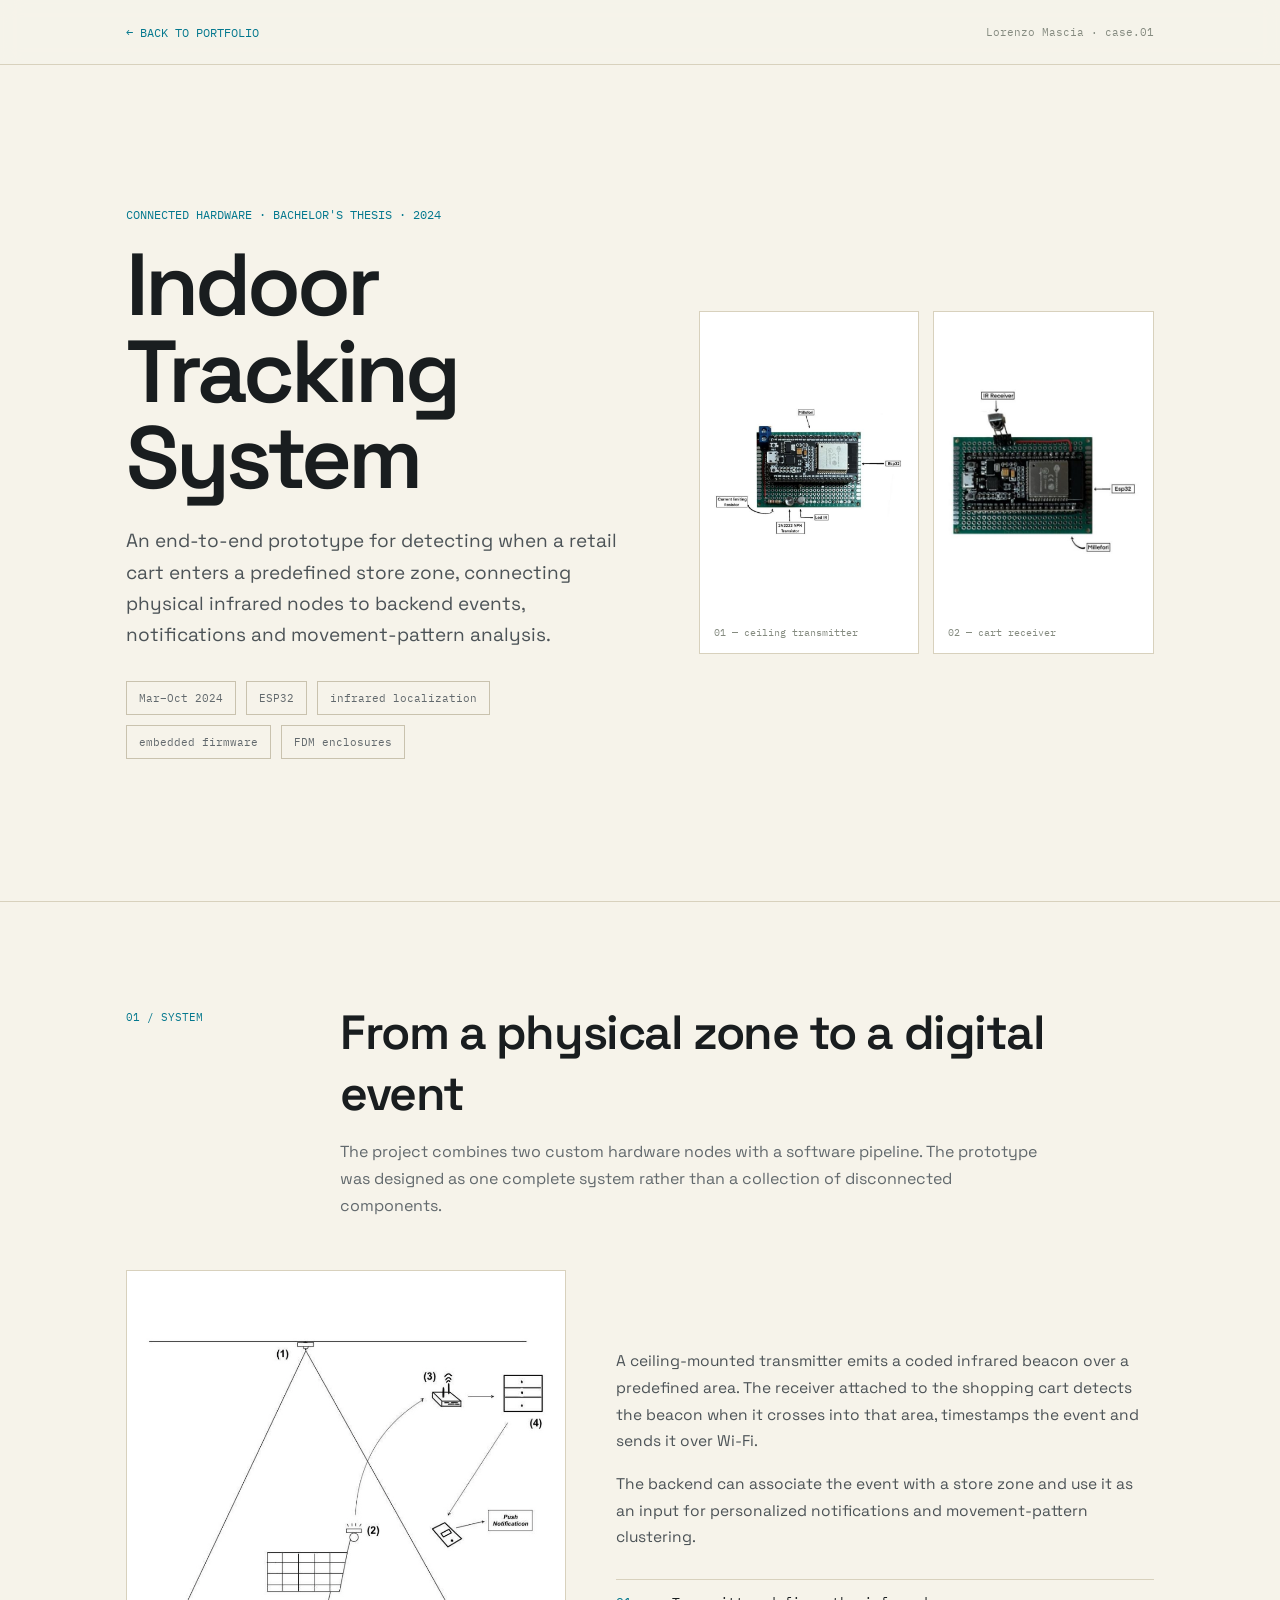
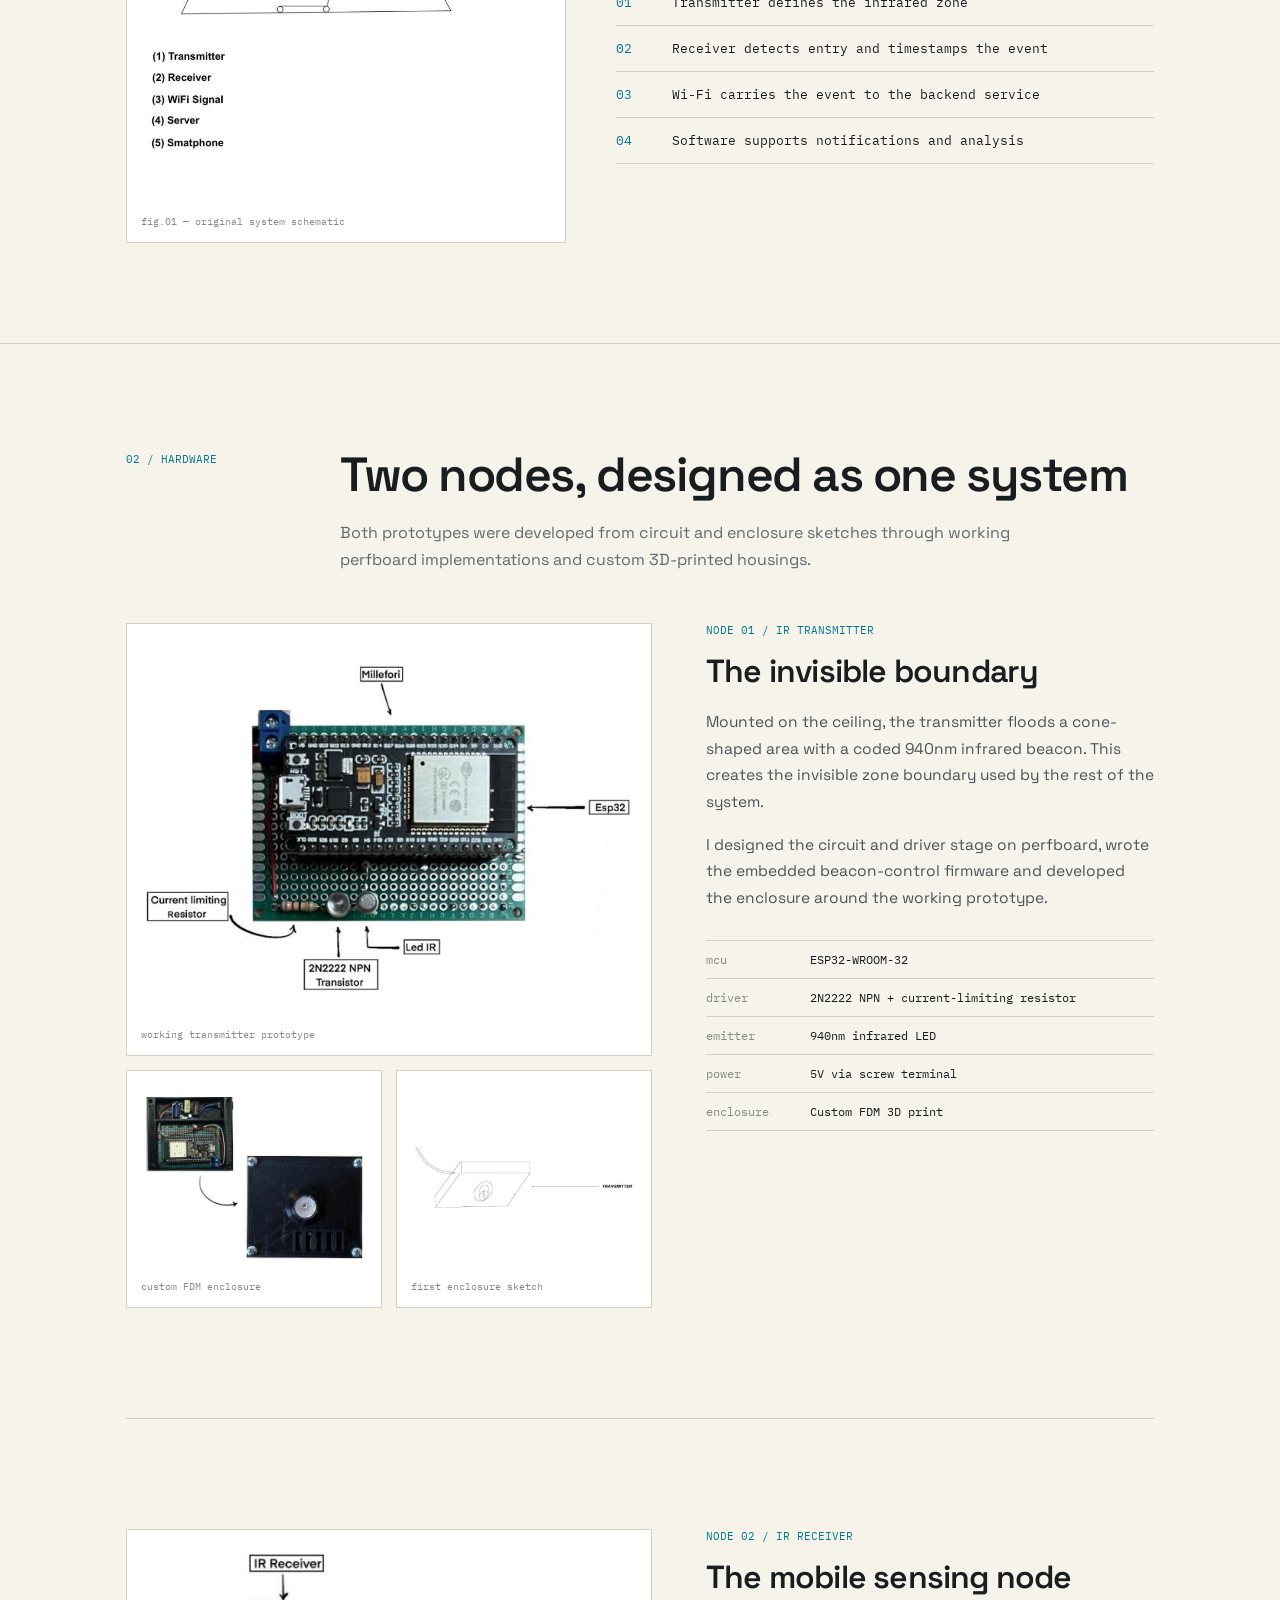
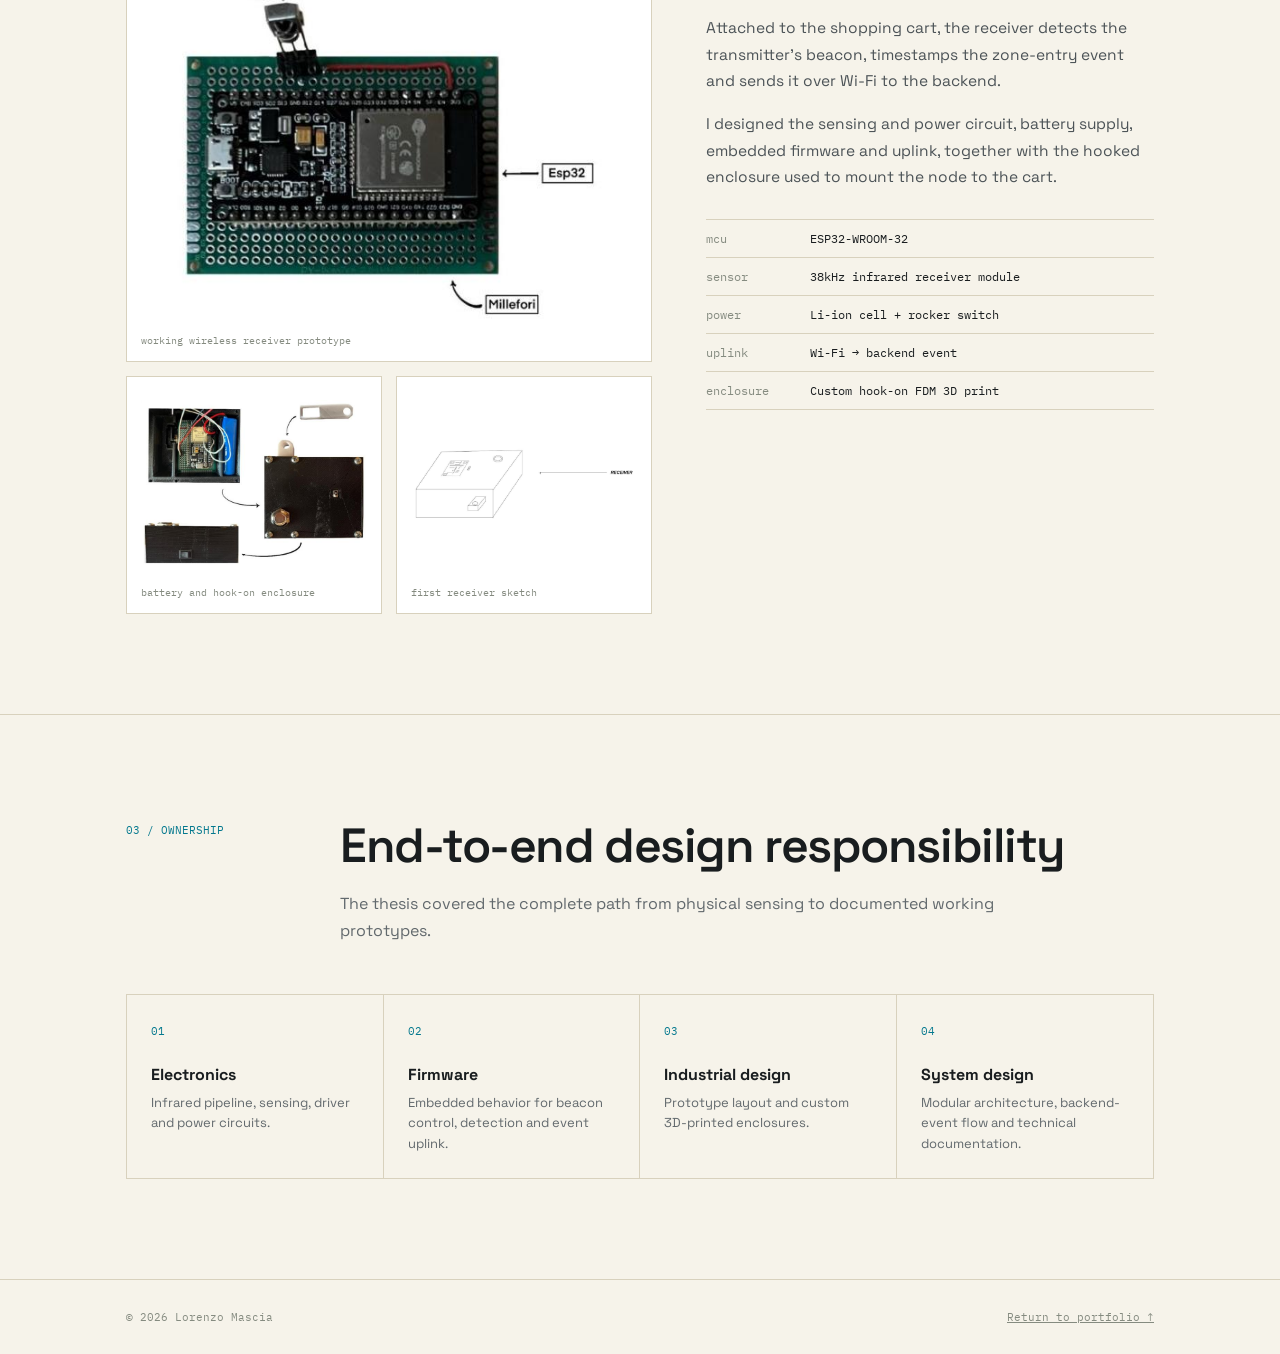
==== indoor-tracking.html @ f8c23c3b "Add dedicated indoor tracking case study" ====
<!DOCTYPE html>
<html lang="en">
<head>
<meta charset="utf-8">
<meta name="viewport" content="width=device-width, initial-scale=1">
<title>Indoor Tracking System — Lorenzo Mascia</title>
<meta name="description" content="Indoor Tracking System case study: an ESP32 infrared transmitter and receiver prototype for zone-based retail tracking.">
<link rel="icon" href="assets/favicon.svg" type="image/svg+xml">
<link rel="preconnect" href="https://fonts.googleapis.com">
<link rel="preconnect" href="https://fonts.gstatic.com" crossorigin>
<link href="https://fonts.googleapis.com/css2?family=Space+Grotesk:wght@400;500;600;700&amp;family=IBM+Plex+Mono:wght@400;500&amp;display=swap" rel="stylesheet">
<style>
:root { --paper:#f6f3ea; --ink:#191d1f; --muted:#62696d; --line:#d8d1bd; --cyan:#00b3cc; --cyan-dark:#04788e; }
* { box-sizing: border-box; }
html { scroll-behavior: smooth; }
body { margin:0; background:var(--paper); color:var(--ink); font-family:'Space Grotesk',sans-serif; }
img { max-width:100%; }
a { color:inherit; }
nav { position:sticky; top:0; z-index:20; background:rgba(246,243,234,.9); backdrop-filter:blur(10px); border-bottom:1px solid var(--line); }
.nav-inner { max-width:1100px; height:64px; margin:auto; padding:0 36px; display:flex; align-items:center; justify-content:space-between; gap:20px; }
.mono { font-family:'IBM Plex Mono',monospace; }
.back { font-size:12px; text-decoration:none; color:var(--cyan-dark); }
.container { max-width:1100px; margin:auto; padding:0 36px; }
.hero { min-height:calc(100vh - 64px); display:flex; align-items:center; padding-top:80px; padding-bottom:80px; }
.hero-grid { width:100%; display:grid; grid-template-columns:1.05fr .95fr; gap:70px; align-items:center; }
.eyebrow { margin-bottom:20px; font-size:12px; color:var(--cyan-dark); }
h1 { margin:0 0 24px; font-size:clamp(48px,7vw,88px); line-height:.98; letter-spacing:-.045em; font-weight:600; }
.lede { margin:0 0 30px; max-width:660px; font-size:19px; line-height:1.65; color:#4c5357; }
.meta { display:flex; flex-wrap:wrap; gap:10px; }
.tag { border:1px solid #c9c2ae; padding:9px 12px; font-size:10.5px; color:var(--muted); }
.hero-media { display:grid; grid-template-columns:1fr 1fr; gap:14px; }
.hero-media figure, .media-card { margin:0; border:1px solid var(--line); background:#fff; padding:14px; }
.hero-media img { display:block; width:100%; height:290px; object-fit:contain; }
figcaption { margin-top:10px; color:#858b80; font-size:10px; }
.section { padding:100px 0; border-top:1px solid var(--line); }
.section-head { display:grid; grid-template-columns:180px 1fr; gap:34px; margin-bottom:50px; }
.section-no { color:var(--cyan-dark); font-size:11px; padding-top:8px; }
h2 { margin:0 0 14px; font-size:clamp(30px,4vw,48px); letter-spacing:-.03em; font-weight:600; }
.intro { margin:0; max-width:700px; color:var(--muted); font-size:16px; line-height:1.7; }
.system-grid { display:grid; grid-template-columns:.9fr 1.1fr; gap:50px; align-items:center; }
.system-grid .media-card img { display:block; width:100%; height:520px; object-fit:contain; }
.flow { margin-top:28px; border-top:1px solid var(--line); }
.flow-row { display:grid; grid-template-columns:42px 1fr; gap:14px; padding:14px 0; border-bottom:1px solid var(--line); font-size:13px; }
.flow-row span:first-child { color:var(--cyan-dark); }
.device { display:grid; grid-template-columns:1.08fr .92fr; gap:54px; align-items:start; }
.device + .device { margin-top:110px; padding-top:110px; border-top:1px solid var(--line); }
.device-gallery { display:grid; grid-template-columns:1fr 1fr; gap:14px; }
.device-gallery .main { grid-column:1 / -1; }
.device-gallery .main img { height:380px; }
.device-gallery img { display:block; width:100%; height:185px; object-fit:contain; }
.node-label { margin-bottom:14px; color:var(--cyan-dark); font-size:11px; }
h3 { margin:0 0 18px; font-size:32px; letter-spacing:-.025em; font-weight:600; }
.copy { margin:0 0 16px; color:#4c5357; font-size:15.5px; line-height:1.72; }
.specs { margin-top:28px; border-top:1px solid var(--line); font-size:11.5px; }
.spec { display:grid; grid-template-columns:90px 1fr; gap:14px; padding:11px 0; border-bottom:1px solid var(--line); }
.spec span:first-child { color:#858b80; }
.contribution { display:grid; grid-template-columns:repeat(4,1fr); border:1px solid var(--line); }
.contribution div { min-height:170px; padding:24px; border-right:1px solid var(--line); }
.contribution div:last-child { border-right:0; }
.contribution strong { display:block; margin:24px 0 8px; font-size:16px; }
.contribution p { margin:0; color:var(--muted); font-size:13px; line-height:1.55; }
footer { border-top:1px solid var(--line); }
.footer-inner { max-width:1100px; margin:auto; padding:30px 36px; display:flex; justify-content:space-between; gap:20px; color:#858b80; font-size:10.5px; }
@media (max-width:800px) {
  .nav-inner,.container { padding-left:22px; padding-right:22px; }
  .hero { min-height:auto; padding-top:90px; }
  .hero-grid,.system-grid,.device { grid-template-columns:1fr; gap:38px; }
  .section-head { grid-template-columns:1fr; gap:10px; }
  .section { padding:72px 0; }
  .system-grid .media-card img { height:390px; }
  .contribution { grid-template-columns:1fr 1fr; }
  .contribution div:nth-child(2) { border-right:0; }
  .contribution div:nth-child(-n+2) { border-bottom:1px solid var(--line); }
}
@media (max-width:480px) {
  .hero-media,.device-gallery,.contribution { grid-template-columns:1fr; }
  .hero-media img { height:230px; }
  .device-gallery .main { grid-column:auto; }
  .device-gallery .main img,.device-gallery img { height:240px; }
  .contribution div { border-right:0; border-bottom:1px solid var(--line); }
  .contribution div:last-child { border-bottom:0; }
  .footer-inner { padding-left:22px; padding-right:22px; flex-direction:column; }
}
</style>
</head>
<body>
<nav>
  <div class="nav-inner">
    <a class="back mono" href="index.html#hardware">← BACK TO PORTFOLIO</a>
    <span class="mono" style="font-size:11px; color:#858b80;">Lorenzo Mascia · case.01</span>
  </div>
</nav>

<main>
  <header class="hero container">
    <div class="hero-grid">
      <div>
        <div class="eyebrow mono">CONNECTED HARDWARE · BACHELOR'S THESIS · 2024</div>
        <h1>Indoor<br>Tracking System</h1>
        <p class="lede">An end-to-end prototype for detecting when a retail cart enters a predefined store zone, connecting physical infrared nodes to backend events, notifications and movement-pattern analysis.</p>
        <div class="meta mono">
          <span class="tag">Mar–Oct 2024</span>
          <span class="tag">ESP32</span>
          <span class="tag">infrared localization</span>
          <span class="tag">embedded firmware</span>
          <span class="tag">FDM enclosures</span>
        </div>
      </div>
      <div class="hero-media">
        <figure><img src="assets/hw-board.png" alt="Infrared transmitter prototype"><figcaption class="mono">01 — ceiling transmitter</figcaption></figure>
        <figure><img src="assets/hw-rx-board.png" alt="Infrared receiver prototype"><figcaption class="mono">02 — cart receiver</figcaption></figure>
      </div>
    </div>
  </header>

  <section class="section">
    <div class="container">
      <div class="section-head">
        <div class="section-no mono">01 / SYSTEM</div>
        <div><h2>From a physical zone to a digital event</h2><p class="intro">The project combines two custom hardware nodes with a software pipeline. The prototype was designed as one complete system rather than a collection of disconnected components.</p></div>
      </div>
      <div class="system-grid">
        <figure class="media-card"><img src="assets/sketch-schematic.png" alt="Original Indoor Tracking System schematic"><figcaption class="mono">fig.01 — original system schematic</figcaption></figure>
        <div>
          <p class="copy">A ceiling-mounted transmitter emits a coded infrared beacon over a predefined area. The receiver attached to the shopping cart detects the beacon when it crosses into that area, timestamps the event and sends it over Wi-Fi.</p>
          <p class="copy">The backend can associate the event with a store zone and use it as an input for personalized notifications and movement-pattern clustering.</p>
          <div class="flow mono">
            <div class="flow-row"><span>01</span><span>Transmitter defines the infrared zone</span></div>
            <div class="flow-row"><span>02</span><span>Receiver detects entry and timestamps the event</span></div>
            <div class="flow-row"><span>03</span><span>Wi-Fi carries the event to the backend service</span></div>
            <div class="flow-row"><span>04</span><span>Software supports notifications and analysis</span></div>
          </div>
        </div>
      </div>
    </div>
  </section>

  <section class="section">
    <div class="container">
      <div class="section-head">
        <div class="section-no mono">02 / HARDWARE</div>
        <div><h2>Two nodes, designed as one system</h2><p class="intro">Both prototypes were developed from circuit and enclosure sketches through working perfboard implementations and custom 3D-printed housings.</p></div>
      </div>

      <article class="device" id="transmitter">
        <div class="device-gallery">
          <figure class="media-card main"><img src="assets/hw-board.png" alt="ESP32 transmitter board"><figcaption class="mono">working transmitter prototype</figcaption></figure>
          <figure class="media-card"><img src="assets/hw-enclosure.png" alt="3D-printed transmitter enclosure"><figcaption class="mono">custom FDM enclosure</figcaption></figure>
          <figure class="media-card"><img src="assets/sketch-transmitter.png" alt="Transmitter enclosure sketch"><figcaption class="mono">first enclosure sketch</figcaption></figure>
        </div>
        <div>
          <div class="node-label mono">NODE 01 / IR TRANSMITTER</div>
          <h3>The invisible boundary</h3>
          <p class="copy">Mounted on the ceiling, the transmitter floods a cone-shaped area with a coded 940nm infrared beacon. This creates the invisible zone boundary used by the rest of the system.</p>
          <p class="copy">I designed the circuit and driver stage on perfboard, wrote the embedded beacon-control firmware and developed the enclosure around the working prototype.</p>
          <div class="specs mono">
            <div class="spec"><span>mcu</span><span>ESP32-WROOM-32</span></div>
            <div class="spec"><span>driver</span><span>2N2222 NPN + current-limiting resistor</span></div>
            <div class="spec"><span>emitter</span><span>940nm infrared LED</span></div>
            <div class="spec"><span>power</span><span>5V via screw terminal</span></div>
            <div class="spec"><span>enclosure</span><span>Custom FDM 3D print</span></div>
          </div>
        </div>
      </article>

      <article class="device" id="receiver">
        <div class="device-gallery">
          <figure class="media-card main"><img src="assets/hw-rx-board.png" alt="ESP32 receiver board"><figcaption class="mono">working wireless receiver prototype</figcaption></figure>
          <figure class="media-card"><img src="assets/hw-rx-enclosure.png" alt="Receiver enclosure with internal battery"><figcaption class="mono">battery and hook-on enclosure</figcaption></figure>
          <figure class="media-card"><img src="assets/sketch-receiver.png" alt="Receiver enclosure sketch"><figcaption class="mono">first receiver sketch</figcaption></figure>
        </div>
        <div>
          <div class="node-label mono">NODE 02 / IR RECEIVER</div>
          <h3>The mobile sensing node</h3>
          <p class="copy">Attached to the shopping cart, the receiver detects the transmitter's beacon, timestamps the zone-entry event and sends it over Wi-Fi to the backend.</p>
          <p class="copy">I designed the sensing and power circuit, battery supply, embedded firmware and uplink, together with the hooked enclosure used to mount the node to the cart.</p>
          <div class="specs mono">
            <div class="spec"><span>mcu</span><span>ESP32-WROOM-32</span></div>
            <div class="spec"><span>sensor</span><span>38kHz infrared receiver module</span></div>
            <div class="spec"><span>power</span><span>Li-ion cell + rocker switch</span></div>
            <div class="spec"><span>uplink</span><span>Wi-Fi → backend event</span></div>
            <div class="spec"><span>enclosure</span><span>Custom hook-on FDM 3D print</span></div>
          </div>
        </div>
      </article>
    </div>
  </section>

  <section class="section">
    <div class="container">
      <div class="section-head">
        <div class="section-no mono">03 / OWNERSHIP</div>
        <div><h2>End-to-end design responsibility</h2><p class="intro">The thesis covered the complete path from physical sensing to documented working prototypes.</p></div>
      </div>
      <div class="contribution">
        <div><span class="mono" style="color:var(--cyan-dark); font-size:11px;">01</span><strong>Electronics</strong><p>Infrared pipeline, sensing, driver and power circuits.</p></div>
        <div><span class="mono" style="color:var(--cyan-dark); font-size:11px;">02</span><strong>Firmware</strong><p>Embedded behavior for beacon control, detection and event uplink.</p></div>
        <div><span class="mono" style="color:var(--cyan-dark); font-size:11px;">03</span><strong>Industrial design</strong><p>Prototype layout and custom 3D-printed enclosures.</p></div>
        <div><span class="mono" style="color:var(--cyan-dark); font-size:11px;">04</span><strong>System design</strong><p>Modular architecture, backend-event flow and technical documentation.</p></div>
      </div>
    </div>
  </section>
</main>

<footer><div class="footer-inner mono"><span>© 2026 Lorenzo Mascia</span><a href="index.html#hardware">Return to portfolio ↑</a></div></footer>
</body>
</html>
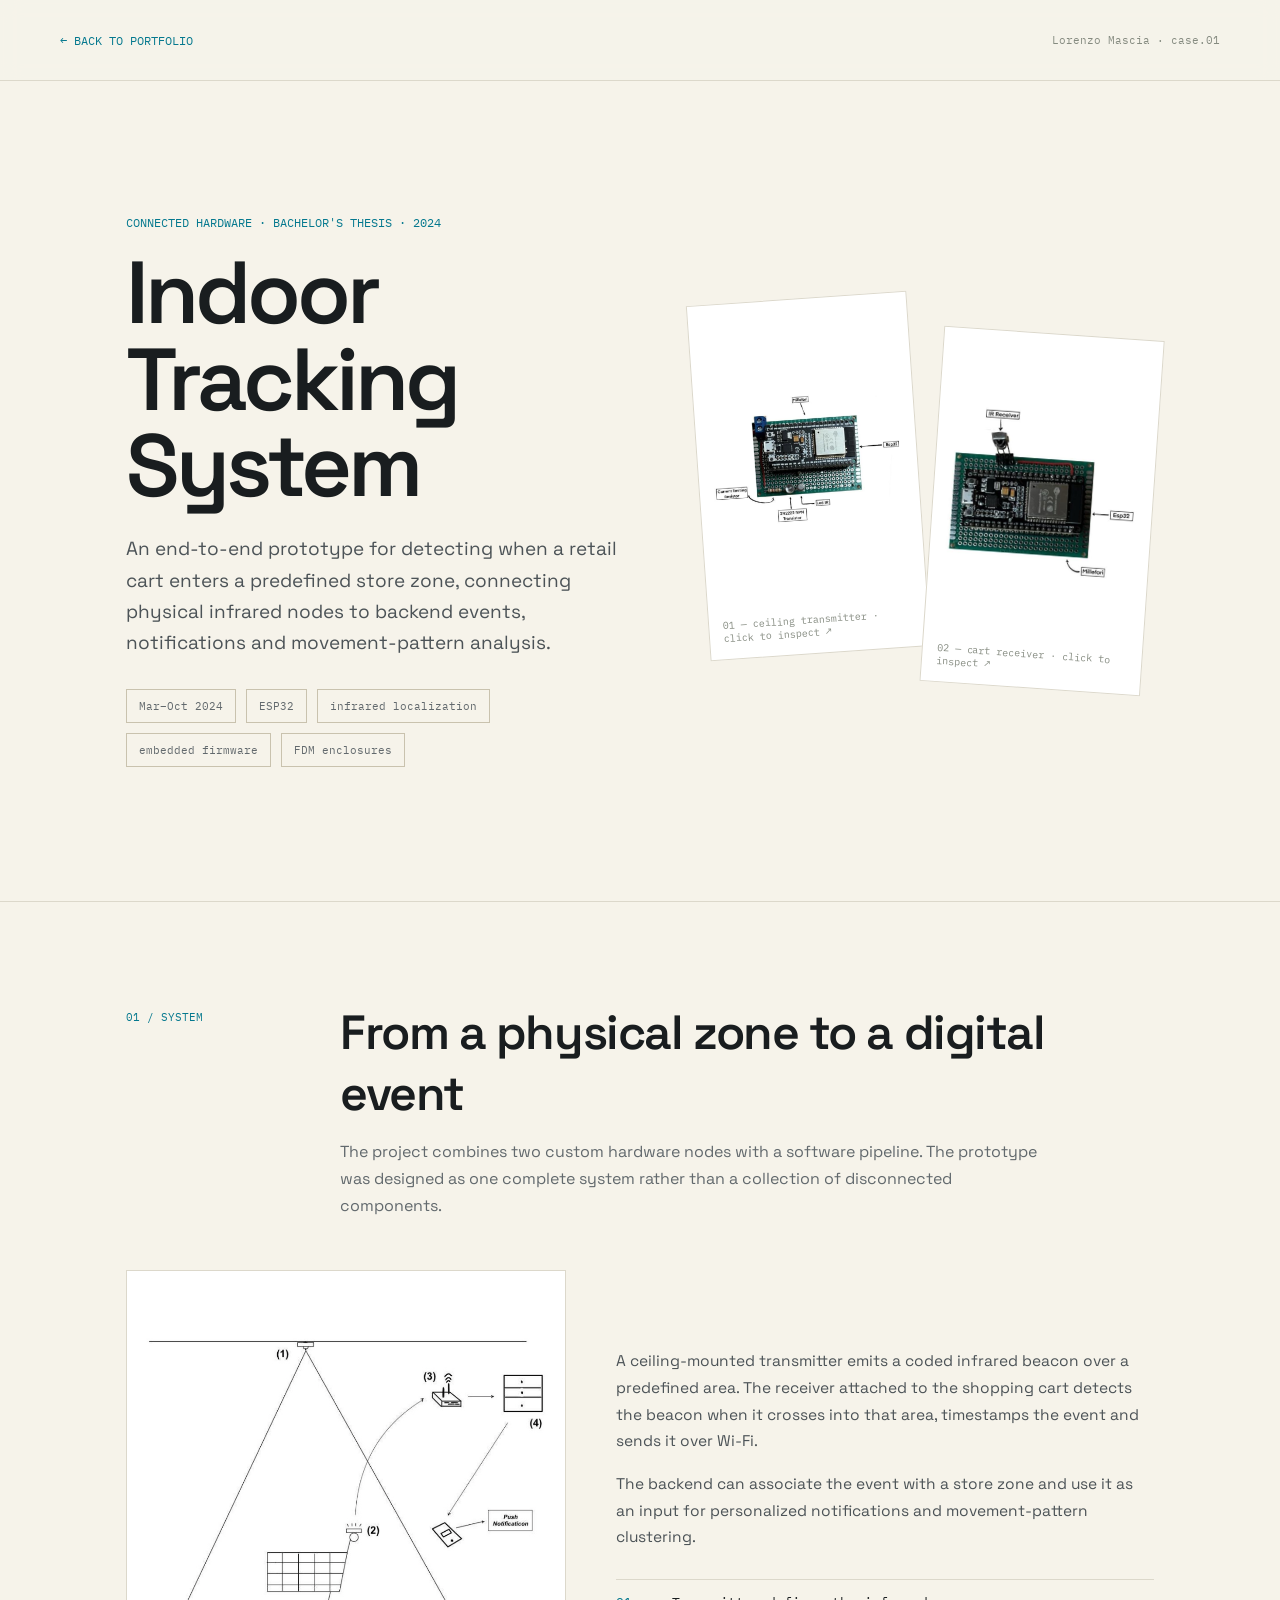
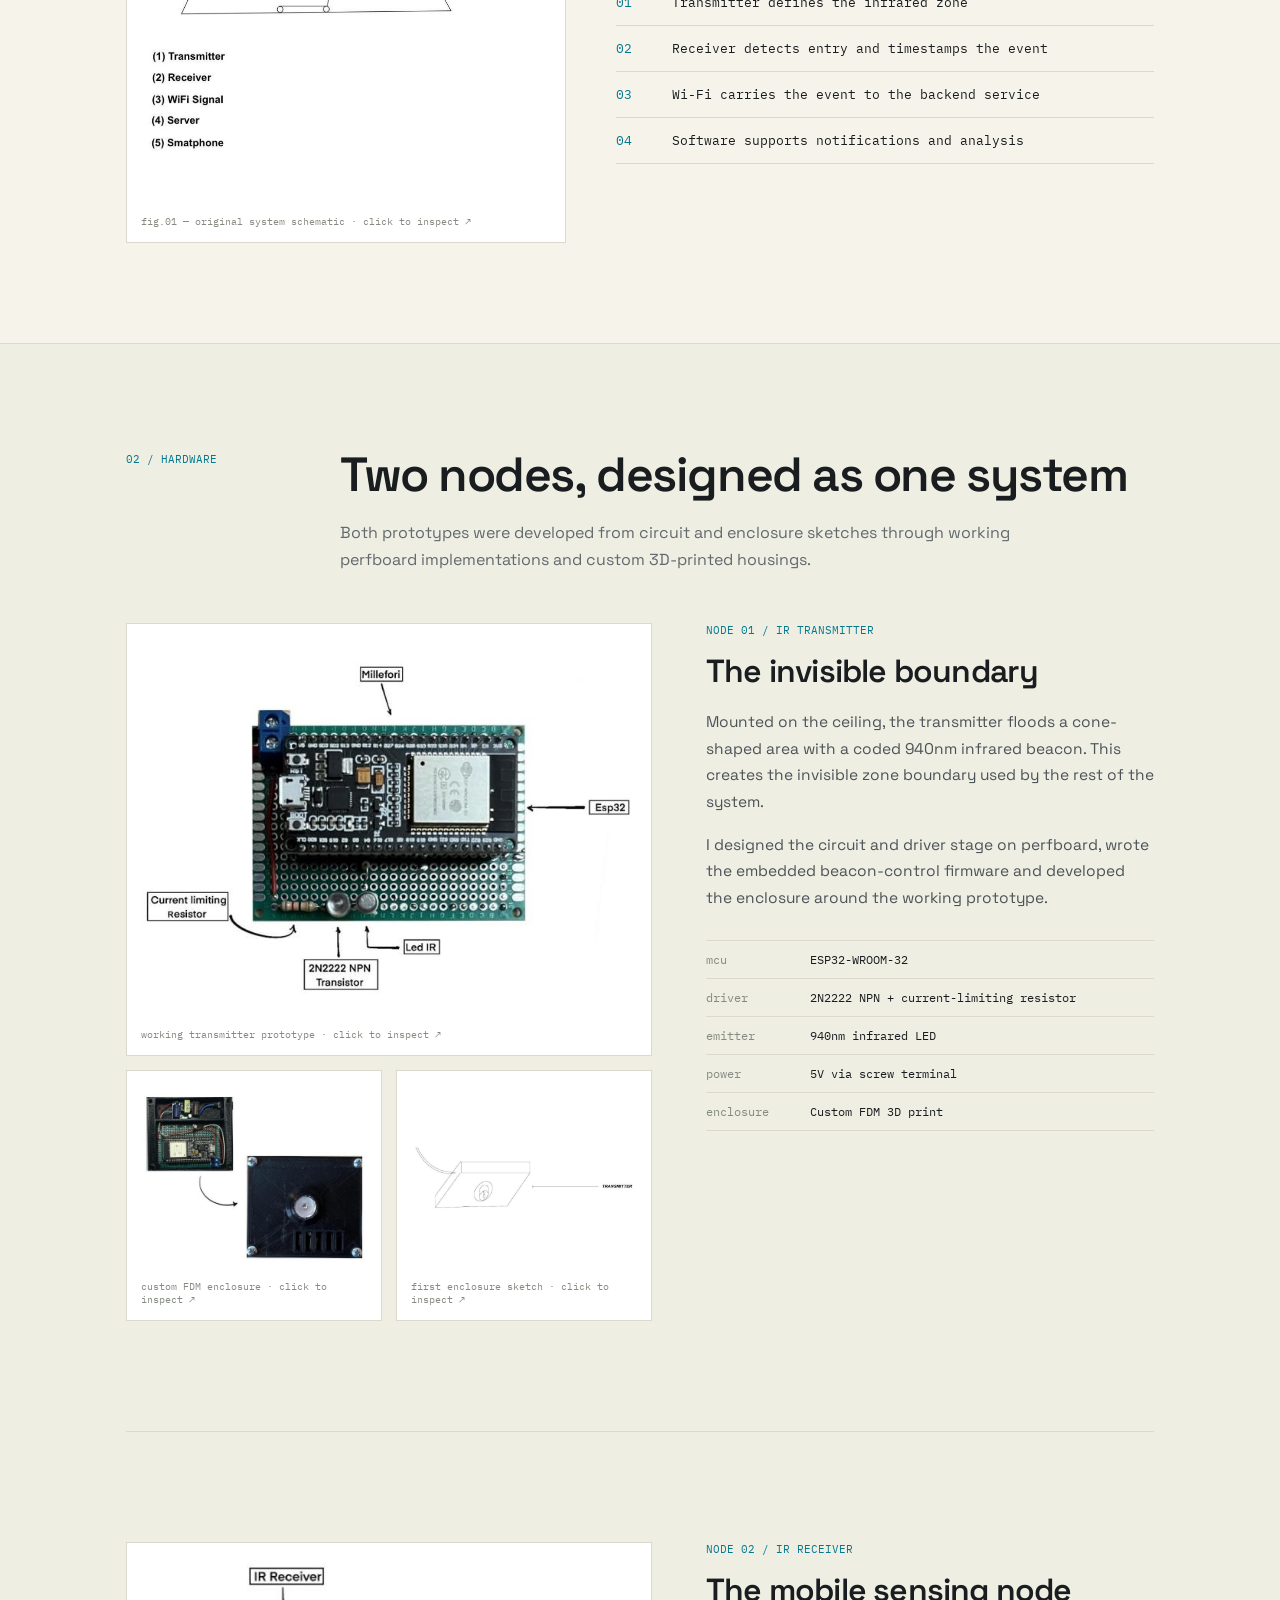
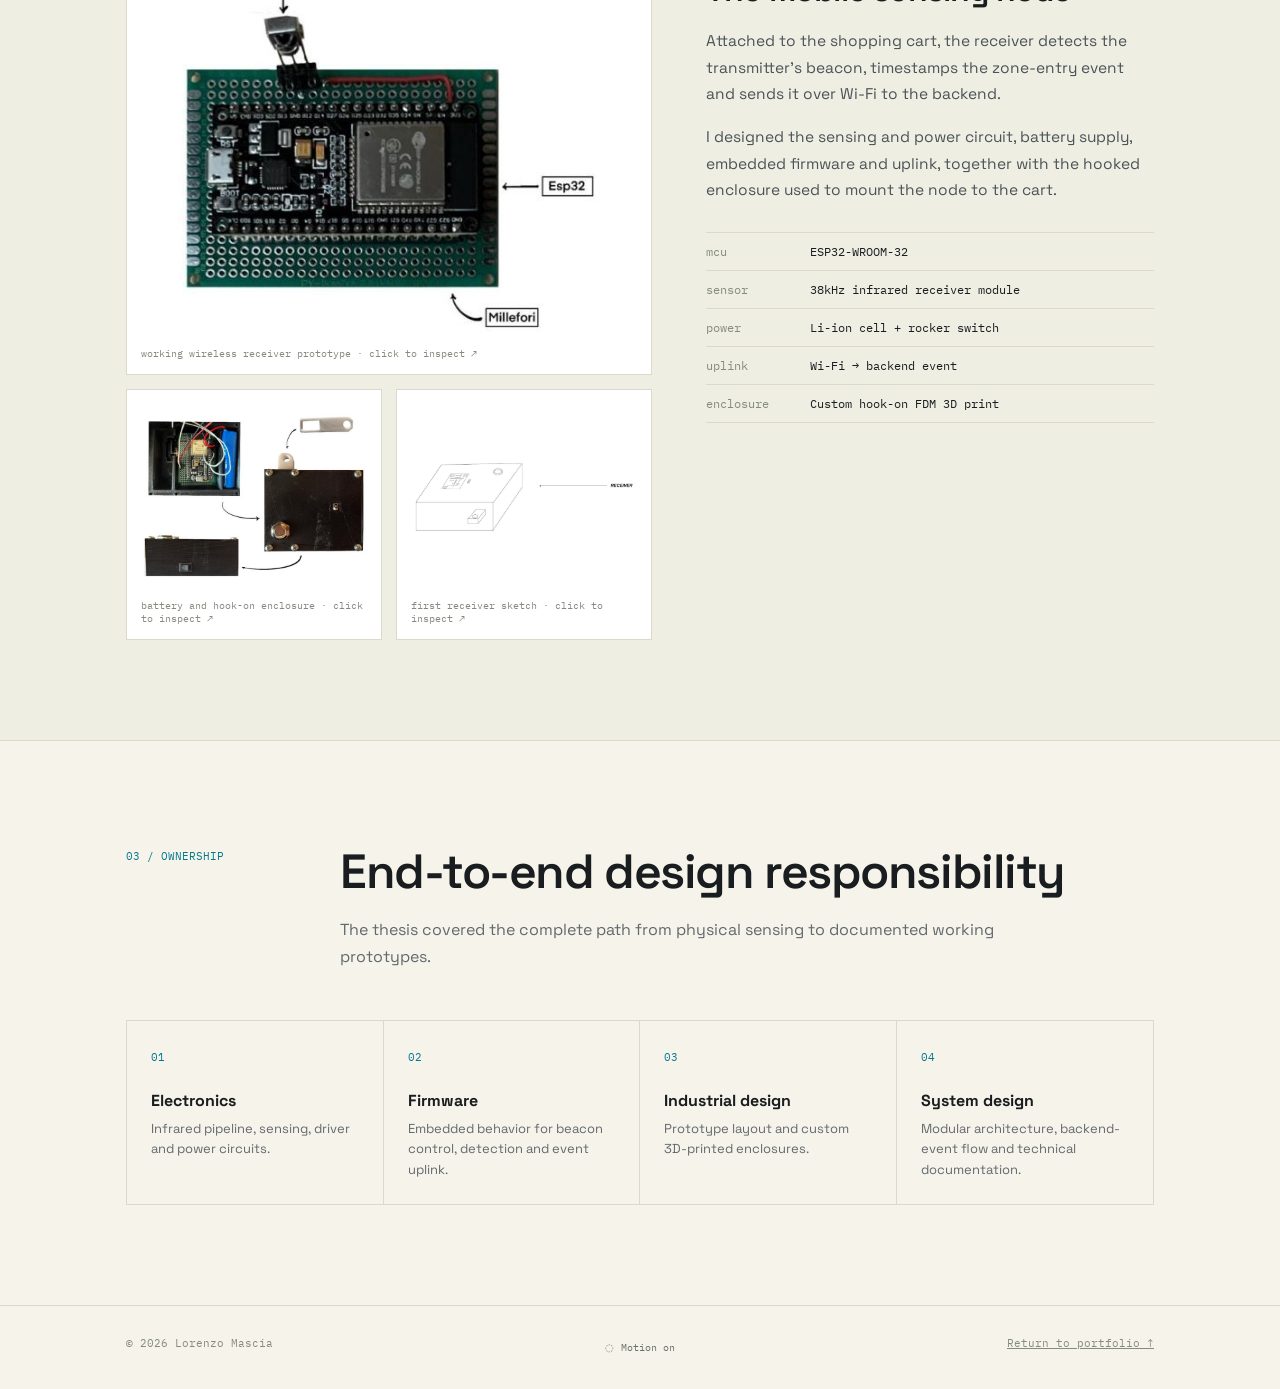
==== commit 18b651dd: "feat: refresh portfolio with orbital hero, animations and improved navigation" ====
--- a/indoor-tracking.html
+++ b/indoor-tracking.html
@@ -82,8 +82,12 @@
   .footer-inner { padding-left:22px; padding-right:22px; flex-direction:column; }
 }
 </style>
+<link rel="stylesheet" href="assets/refresh.css">
+<script src="assets/refresh.js" defer></script>
 </head>
-<body>
+<body class="case-study">
+<a href="#caseContent" class="skip-link">Skip to case study</a>
+<div class="reading-progress" aria-hidden="true"></div>
 <nav>
   <div class="nav-inner">
     <a class="back mono" href="index.html#hardware">← BACK TO PORTFOLIO</a>
@@ -91,7 +95,7 @@
   </div>
 </nav>
 
-<main>
+<main id="caseContent">
   <header class="hero container">
     <div class="hero-grid">
       <div>
@@ -115,11 +119,11 @@
 
   <section class="section">
     <div class="container">
-      <div class="section-head">
+      <div class="section-head" data-reveal>
         <div class="section-no mono">01 / SYSTEM</div>
         <div><h2>From a physical zone to a digital event</h2><p class="intro">The project combines two custom hardware nodes with a software pipeline. The prototype was designed as one complete system rather than a collection of disconnected components.</p></div>
       </div>
-      <div class="system-grid">
+      <div class="system-grid" data-reveal>
         <figure class="media-card"><img src="assets/sketch-schematic.png" alt="Original Indoor Tracking System schematic"><figcaption class="mono">fig.01 — original system schematic</figcaption></figure>
         <div>
           <p class="copy">A ceiling-mounted transmitter emits a coded infrared beacon over a predefined area. The receiver attached to the shopping cart detects the beacon when it crosses into that area, timestamps the event and sends it over Wi-Fi.</p>
@@ -137,12 +141,12 @@
 
   <section class="section">
     <div class="container">
-      <div class="section-head">
+      <div class="section-head" data-reveal>
         <div class="section-no mono">02 / HARDWARE</div>
         <div><h2>Two nodes, designed as one system</h2><p class="intro">Both prototypes were developed from circuit and enclosure sketches through working perfboard implementations and custom 3D-printed housings.</p></div>
       </div>
 
-      <article class="device" id="transmitter">
+      <article class="device" data-reveal id="transmitter">
         <div class="device-gallery">
           <figure class="media-card main"><img src="assets/hw-board.png" alt="ESP32 transmitter board"><figcaption class="mono">working transmitter prototype</figcaption></figure>
           <figure class="media-card"><img src="assets/hw-enclosure.png" alt="3D-printed transmitter enclosure"><figcaption class="mono">custom FDM enclosure</figcaption></figure>
@@ -163,7 +167,7 @@
         </div>
       </article>
 
-      <article class="device" id="receiver">
+      <article class="device" data-reveal id="receiver">
         <div class="device-gallery">
           <figure class="media-card main"><img src="assets/hw-rx-board.png" alt="ESP32 receiver board"><figcaption class="mono">working wireless receiver prototype</figcaption></figure>
           <figure class="media-card"><img src="assets/hw-rx-enclosure.png" alt="Receiver enclosure with internal battery"><figcaption class="mono">battery and hook-on enclosure</figcaption></figure>
@@ -188,11 +192,11 @@
 
   <section class="section">
     <div class="container">
-      <div class="section-head">
+      <div class="section-head" data-reveal>
         <div class="section-no mono">03 / OWNERSHIP</div>
         <div><h2>End-to-end design responsibility</h2><p class="intro">The thesis covered the complete path from physical sensing to documented working prototypes.</p></div>
       </div>
-      <div class="contribution">
+      <div class="contribution" data-reveal>
         <div><span class="mono" style="color:var(--cyan-dark); font-size:11px;">01</span><strong>Electronics</strong><p>Infrared pipeline, sensing, driver and power circuits.</p></div>
         <div><span class="mono" style="color:var(--cyan-dark); font-size:11px;">02</span><strong>Firmware</strong><p>Embedded behavior for beacon control, detection and event uplink.</p></div>
         <div><span class="mono" style="color:var(--cyan-dark); font-size:11px;">03</span><strong>Industrial design</strong><p>Prototype layout and custom 3D-printed enclosures.</p></div>
@@ -202,6 +206,6 @@
   </section>
 </main>
 
-<footer><div class="footer-inner mono"><span>© 2026 Lorenzo Mascia</span><a href="index.html#hardware">Return to portfolio ↑</a></div></footer>
+<footer><div class="footer-inner mono"><span>© 2026 Lorenzo Mascia</span><button class="motion-toggle" type="button" aria-pressed="false"><span aria-hidden="true">◌</span><span class="motion-label">Motion on</span></button><a href="index.html#hardware">Return to portfolio ↑</a></div></footer>
 </body>
 </html>
--- a/assets/refresh.css
+++ b/assets/refresh.css
@@ -0,0 +1,240 @@
+:root {
+  --paper: #f6f3ea;
+  --ink: #191d1f;
+  --line: #dcd8cb;
+  --accent: #00b3cc;
+  --accent-text: #04788e;
+  --mono: 'IBM Plex Mono', monospace;
+  --ease: cubic-bezier(.22, 1, .36, 1);
+}
+* { box-sizing: border-box; }
+html { scroll-padding-top: 100px; }
+body { -webkit-font-smoothing: antialiased; font-family: 'Space Grotesk', sans-serif; }
+button, input { font: inherit; }
+button, a { -webkit-tap-highlight-color: transparent; }
+button { touch-action: manipulation; }
+:focus-visible { outline: 2px solid var(--accent-text); outline-offset: 5px; }
+.skip-link { position: fixed; top: -70px; left: 20px; z-index: 400; padding: 12px 20px; background: var(--ink); color: var(--paper); }
+.skip-link:focus { top: 12px; }
+.site-nav { background: rgba(246,243,234,.88); backdrop-filter: blur(18px); }
+.nav-inner { max-width: 1240px; padding: 0 40px; margin: auto; height: 80px; display: flex; align-items: center; gap: 30px; }
+.brand { display: flex; gap: 10px; align-items: center; color: var(--ink); font-size: 15px; font-weight: 600; text-decoration: none; white-space: nowrap; letter-spacing: -.03em; }
+.brand-mark { display: grid; place-items: center; width: 30px; height: 30px; background: var(--ink); color: var(--paper); font: 12px var(--mono); border-radius: 50%; }
+.nav-links { display: flex; gap: 24px; margin-left: auto; }
+.nav-links a { position: relative; padding: 8px 0; color: #596063; font-size: 12px; text-decoration: none; }
+.nav-links a::after { content: ''; position: absolute; bottom: 0; left: 0; right: 0; height: 2px; background: var(--accent-text); transform: scaleX(0); transform-origin: left; transition: transform .35s var(--ease); }
+.nav-links a:hover, .nav-links a[aria-current] { color: var(--accent-text); }
+.nav-links a[aria-current]::after, .nav-links a:hover::after { transform: scaleX(1); }
+.nav-tools { display: flex; align-items: center; gap: 10px; }
+.tool-button { display: inline-flex; align-items: center; justify-content: center; gap: 8px; min-height: 38px; padding: 8px 12px; border: 1px solid var(--line); background: transparent; color: var(--ink); cursor: pointer; font: 11px var(--mono); transition: background .2s, border-color .2s; }
+.tool-button:hover { background: #eae7dc; border-color: #969b90; }
+.tool-button kbd { color: #717770; font: 10px var(--mono); }
+.system-trigger { color: var(--accent-text); border-color: #a6c7c7; }
+.status-dot { width: 5px; height: 5px; border-radius: 50%; background: var(--accent-text); box-shadow: 0 0 0 4px rgba(0,179,204,.1); }
+.menu-toggle { display: none; }
+.reading-progress { position: fixed; top: 0; left: 0; width: 100%; height: 2px; z-index: 300; background: var(--accent-text); transform: scaleX(0); transform-origin: left; pointer-events: none; }
+.hero-v2 { position: relative; max-width: 1240px !important; padding: 140px 40px 32px !important; min-height: min(930px, 100svh) !important; gap: 24px; }
+.hero-topline { display: flex; justify-content: space-between; gap: 20px; align-items: center; font: 10px var(--mono); color: #62696d; letter-spacing: .09em; }
+.hero-topline span:first-child { display: flex; align-items: center; gap: 9px; }
+.hero-v2 .hero-grid { display: grid; grid-template-columns: 1.12fr 1fr; align-items: center; gap: 16px; flex: 1; }
+.hero-copy { position: relative; z-index: 2; padding: 38px 0; }
+.hero-intro { margin: 0 0 22px; font: 12px var(--mono); color: #586166; }
+.hero-v2 h1 { margin: 0 0 26px; font-size: clamp(52px, 6.1vw, 82px); font-weight: 500; line-height: 1.02; letter-spacing: -.065em; }
+.hero-v2 h1 em { font-style: normal; color: var(--accent-text); }
+.hero-v2 h1 .line { display: block; }
+.hero-description { max-width: 390px; margin: 0 0 30px; color: #586166; font-size: 15px; line-height: 1.8; }
+.hero-actions { display: flex; flex-wrap: wrap; align-items: center; gap: 22px; }
+.primary-action { display: inline-flex; gap: 30px; align-items: center; padding: 16px 22px; background: var(--ink); color: var(--paper); text-decoration: none; font-size: 13px; transition: background .25s, transform .25s; }
+.primary-action:hover { color: var(--paper); background: var(--accent-text); }
+.text-action { font: 11px var(--mono); color: #4c5357; text-decoration: none; border-bottom: 1px solid #c9c2ae; padding: 7px 0; }
+.hero-socials { display: flex; gap: 20px; margin-top: 26px; }
+.hero-socials a { color: #646c6f; font: 10px var(--mono); text-decoration: none; }
+.hero-socials a:hover { color: var(--accent-text); }
+.hero-bottom { display: flex; justify-content: space-between; align-items: center; gap: 20px; padding-top: 22px; border-top: 1px solid var(--line); font: 10px var(--mono); color: #6a7276; }
+.terminal-line { white-space: nowrap; min-height: 15px; }
+.terminal-line .prompt { color: var(--accent-text); }
+.terminal-cursor { display: inline-block; height: 11px; width: 5px; background: var(--accent-text); animation: blink 1.1s steps(1) infinite; vertical-align: -1px; }
+.scroll-cue { display: flex; gap: 18px; color: #62696d; text-decoration: none; white-space: nowrap; }
+.scroll-cue span { animation: nudge-down 2.5s ease-in-out infinite; }
+.orbital { position: relative; width: 100%; aspect-ratio: 1; max-width: 530px; margin: auto; isolation: isolate; }
+.orbital::before { content: ''; position: absolute; inset: 4%; border-radius: 50%; background: radial-gradient(circle, rgba(0,179,204,.08), transparent 65%); }
+.orbital::after { content: ''; position: absolute; inset: 0; z-index: -1; background-image: radial-gradient(#b5bdb2 .7px, transparent .7px); background-size: 19px 19px; mask-image: radial-gradient(circle, #000 35%, transparent 70%); }
+.orbit-drawing { position: absolute; inset: 0; width: 100%; height: 100%; overflow: visible; }
+.orbit-grid { stroke: #d5d9cd; stroke-width: .8; fill: none; }
+.orbit-ring { transform-origin: 260px 260px; animation: orbit-turn 50s linear infinite; }
+.orbit-ring.reverse { animation-direction: reverse; animation-duration: 65s; }
+.orbit-paused .orbit-ring { animation-play-state: paused; }
+.orbit-wire { stroke: #80a9aa; stroke-width: 1; fill: none; stroke-dasharray: 3 6; }
+.orbit-particle { fill: var(--accent-text); }
+.orbit-core { position: absolute; top: 50%; left: 50%; transform: translate(-50%, -50%) rotate(-8deg); width: 146px; height: 146px; display: grid; place-content: center; text-align: center; border: 1px solid #a7c0ba; background: rgba(246,243,234,.93); box-shadow: 12px 12px 0 rgba(0,179,204,.045), 0 0 65px rgba(0,179,204,.08); transition: transform .7s var(--ease); }
+.orbit-core::before, .orbit-core::after { content: ''; position: absolute; inset: 8px; border: 1px solid #e0e4d7; }
+.orbit-core::after { inset: -8px; border-color: #d4dbcf; }
+.orbit-core strong { font-size: 42px; font-weight: 500; letter-spacing: -.08em; }
+.orbit-core span { margin-top: 5px; color: var(--accent-text); font: 8px var(--mono); letter-spacing: .16em; }
+.orbital:has(.orbit-node:hover) .orbit-core { transform: translate(-50%, -50%) rotate(0); }
+.orbit-node { position: absolute; display: flex; align-items: center; gap: 9px; padding: 11px 13px; border: 1px solid #d4d8cb; background: var(--paper); box-shadow: 0 3px 0 #e6e8dc; color: #68716e; cursor: pointer; font: 10px var(--mono); transition: color .25s, border-color .25s, box-shadow .25s, translate .3s; }
+.orbit-node:hover, .orbit-node[aria-pressed="true"] { color: var(--accent-text); border-color: #74adb1; box-shadow: 0 3px 0 #c9e1da; translate: 0 -3px; }
+.orbit-node .node-symbol { font-size: 15px; }
+.orbit-node[data-domain="hardware"] { left: 4%; top: 36%; }
+.orbit-node[data-domain="software"] { right: 0; top: 24%; }
+.orbit-node[data-domain="ai"] { right: 4%; bottom: 23%; }
+.orbit-node[data-domain="product"] { left: 9%; bottom: 19%; }
+.orbit-coordinate { position: absolute; font: 8px var(--mono); color: #78857a; letter-spacing: .1em; }
+.orbit-coordinate.top { top: 5%; left: 43%; }
+.orbit-coordinate.left { left: 2%; top: 15%; writing-mode: vertical-rl; }
+.orbit-caption { position: absolute; bottom: 0; left: 10%; right: 10%; display: flex; justify-content: space-between; gap: 16px; padding-top: 13px; border-top: 1px solid var(--line); }
+.orbit-caption p { margin: 0; color: #69746d; font: 9px/1.6 var(--mono); }
+.orbit-caption a { font: 10px var(--mono); white-space: nowrap; text-decoration: none; align-self: center; }
+.hero-entrance { animation: enter-up .9s var(--ease) both; }
+.hero-copy { animation-delay: .08s; }
+.orbital.hero-entrance { animation-delay: .2s; }
+body > .portfolio-shell > section:not(#hardware):not(#contact) { min-height: auto !important; height: auto !important; max-width: 1240px !important; padding: 100px 40px !important; }
+#hardware > div { min-height: auto !important; max-width: 1240px !important; padding: 100px 40px !important; }
+body > .portfolio-shell > section > [data-reveal]:first-child h2, #hardware h2 { font-size: clamp(30px, 3.8vw, 46px) !important; font-weight: 500 !important; letter-spacing: -.045em !important; }
+#about { border-top: 1px solid var(--line); }
+#about > [data-mq="stack"] { grid-template-columns: 1.5fr .8fr !important; gap: 100px !important; }
+#about > [data-mq="stack"] > div:first-child { font-size: 20px !important; line-height: 1.75 !important; letter-spacing: -.02em; }
+#experience { border-top: 1px solid var(--line); }
+#software { border-top: 1px solid var(--line); }
+.project-grid { grid-template-rows: auto !important; gap: 28px !important; }
+.project-card { position: relative; overflow: hidden; transition: border-color .35s, box-shadow .35s, translate .5s var(--ease) !important; }
+.project-card:hover, .project-card:focus-within { border-color: #8daaa7 !important; box-shadow: 0 18px 35px -26px #536f67; translate: 0 -5px; }
+.project-card > img { height: auto !important; aspect-ratio: 16/9; flex: none !important; transition: transform 1s var(--ease); }
+.project-card:hover > img { transform: scale(1.035); }
+.project-card > div { position: relative; flex: 1; background: #fdfbf4; padding: 25px 26px 28px !important; }
+.project-card > div > div:nth-child(2) { font-size: 24px !important; font-weight: 500 !important; letter-spacing: -.035em !important; }
+.project-card > div > div:nth-child(3) { font-size: 14px !important; line-height: 1.8 !important; margin: 12px 0 20px !important; }
+.project-card > div > div:last-child { padding-top: 15px; border-top: 1px solid var(--line); }
+#hardware { background: #eeeee3; border-block: 1px solid var(--line); }
+.hw-case-card { background: #f7f6ed !important; }
+#experiments > [data-mq="grid2m"] { gap: 0 !important; }
+#experiments > [data-mq="grid2m"] > a { background: transparent !important; transition: background .3s, transform .3s !important; }
+#experiments > [data-mq="grid2m"] > a:hover { background: #fdfbf4 !important; }
+#writing { border-top: 1px solid var(--line); }
+#writing > div:last-child > a { padding: 28px 12px !important; transition: padding .35s var(--ease), background .25s !important; }
+#writing > div:last-child > a:hover { padding-left: 22px !important; }
+#contact { position: relative; background: var(--ink); color: var(--paper); max-width: none !important; min-height: auto !important; padding: 120px 40px !important; overflow: hidden; }
+#contact::before { content: ''; position: absolute; pointer-events: none; width: 700px; height: 700px; border: 1px solid #3a4b48; border-radius: 50%; left: 50%; top: 50%; transform: translate(-50%, -50%); box-shadow: 0 0 0 80px #ffffff03, 0 0 0 160px #ffffff02; }
+#contact > div { position: relative; }
+#contact h2 { font-size: clamp(42px, 6vw, 76px) !important; font-weight: 500 !important; letter-spacing: -.05em !important; }
+#contact p { color: #b1b9b4 !important; }
+#contact > div > div:first-child { color: #66cad1 !important; }
+#contact a[href^="mailto:"] { background: var(--paper) !important; color: var(--ink) !important; }
+#contact a[href^="mailto:"]:hover { background: #a7e0de !important; }
+#contact [data-mq="wraprow"] a { color: #b1b9b4 !important; }
+.portfolio-shell > footer > div { max-width: 1240px !important; padding: 24px 40px !important; font-size: 10px !important; }
+[data-mq="arrows"] { opacity: 0; visibility: hidden; transition: opacity .3s, visibility .3s; }
+body.is-scrolled [data-mq="arrows"] { opacity: 1; visibility: visible; }
+[data-mq="arrows"] button { border-radius: 50%; width: 38px !important; height: 38px !important; }
+[data-mq="timeline-scroll"] svg path { stroke-dasharray: 1000; stroke-dashoffset: 0; }
+[data-mq="timeline-scroll"] { max-width: 100%; overflow-x: auto; scrollbar-width: thin; justify-content: flex-start !important; }
+.timeline-enter svg path { animation: draw-path 2.5s var(--ease) both; }
+.experience-panel.is-switching { animation: enter-up .4s var(--ease); }
+.command-dialog { width: min(540px, calc(100% - 32px)); padding: 0; border: 1px solid #c5cbbd; background: var(--paper); color: var(--ink); box-shadow: 0 25px 100px #0a101440; max-height: 80svh; }
+.command-dialog::backdrop, .image-dialog::backdrop { background: #101c26a6; backdrop-filter: blur(8px); }
+.command-heading { display: flex; justify-content: space-between; align-items: center; padding: 20px 24px 12px; }
+.command-heading h2 { margin: 0; font: 11px var(--mono); color: #66706a; letter-spacing: .08em; }
+.dialog-close { background: transparent; border: 1px solid var(--line); color: #657068; font: 10px var(--mono); padding: 7px 9px; cursor: pointer; }
+.command-input { width: calc(100% - 48px); margin: 0 24px 16px; padding: 14px 0; border: 0; border-bottom: 1px solid #b9c4b8; background: transparent; outline-offset: 2px; font-size: 20px; color: var(--ink); }
+.command-list { padding: 0 12px 12px; display: flex; flex-direction: column; overflow-y: auto; max-height: 50svh; }
+.command-list button { display: flex; justify-content: space-between; align-items: center; gap: 20px; padding: 14px 12px; border: 0; background: transparent; color: #4b5651; text-align: left; font-size: 13px; cursor: pointer; }
+.command-list button:hover, .command-list button.is-selected { background: #e5e9de; color: var(--accent-text); }
+.command-list button span:last-child { font: 10px var(--mono); color: #747c70; }
+.command-help, .command-empty { padding: 12px 24px; border-top: 1px solid var(--line); margin: 0; color: #6a7276; font: 10px/1.6 var(--mono); }
+.system-navigation { position: absolute; bottom: 24px; left: 24px; right: 24px; display: flex; justify-content: center; gap: 12px; flex-wrap: wrap; }
+.system-navigation a { padding: 10px 16px; color: #a9c5c6; border: 1px solid #334b4d; background: #0a1014c9; text-decoration: none; font: 11px var(--mono); }
+.system-navigation a:hover { color: #70d9dc; border-color: #70d9dc; }
+.system-navigation a:focus-visible, #closeSystemBtn:focus-visible { outline-color: #70d9dc; }
+.motion-toggle { display: inline-flex; gap: 7px; align-items: center; background: none; border: 0; color: #657068; padding: 5px; font: 10px var(--mono); cursor: pointer; }
+.motion-toggle:hover { color: var(--accent-text); }
+.case-study .hero { min-height: min(850px, calc(100svh - 80px)); }
+.case-study .hero-media figure { transition: transform .5s var(--ease), box-shadow .5s; }
+.case-study .hero-media figure:nth-child(1) { transform: rotate(-4deg) translateY(-15px); }
+.case-study .hero-media figure:nth-child(2) { transform: rotate(4deg) translateY(20px); }
+.case-study .hero-media figure:hover { transform: rotate(0); box-shadow: 0 15px 40px #192d2310; }
+.case-study .section:nth-of-type(2) { background: #eeeee3; }
+.image-zoom { display: block; width: 100%; padding: 0; border: 0; background: transparent; cursor: zoom-in; }
+.image-dialog { width: min(1100px, calc(100% - 30px)); max-height: 92svh; border: 1px solid var(--line); background: var(--paper); padding: 20px; }
+.image-dialog .command-heading { padding: 0 0 14px; }
+.image-dialog img { display: block; width: 100%; height: min(72svh, 850px); object-fit: contain; background: white; }
+.image-dialog p { margin: 14px 0 0; color: #62696d; font: 11px/1.6 var(--mono); }
+.case-study [data-reveal] { transition: opacity .8s var(--ease), translate .8s var(--ease); }
+.case-study [data-reveal].reveal-pending { opacity: 0; translate: 0 24px; }
+@keyframes orbit-turn { to { transform: rotate(360deg); } }
+@keyframes nudge-down { 0%, 100% { transform: translateY(0); } 50% { transform: translateY(4px); } }
+@keyframes enter-up { from { opacity: 0; transform: translateY(20px); } to { opacity: 1; transform: translateY(0); } }
+@keyframes draw-path { from { stroke-dashoffset: 1000; } to { stroke-dashoffset: 0; } }
+@media (min-width: 1600px) { .hero-v2 { min-height: 900px !important; } }
+@media (max-width: 1100px) {
+  .nav-inner { padding-inline: 28px; gap: 18px; }
+  .nav-links { gap: 16px; }
+  .nav-links a { font-size: 11px; }
+  .brand { font-size: 13px; }
+  .brand-mark { display: none; }
+  .command-label { display: none; }
+  .hero-v2 { min-height: 800px !important; }
+  #about > [data-mq="stack"] { gap: 50px !important; }
+}
+@media (max-width: 850px) {
+  .nav-inner { height: 68px; padding-inline: 22px; justify-content: space-between; }
+  .nav-tools { margin-left: auto; }
+  .menu-toggle { display: inline-flex; }
+  .nav-links { display: none; position: absolute; top: 68px; left: 0; right: 0; padding: 18px 22px 26px; border-bottom: 1px solid var(--line); background: var(--paper); margin: 0; grid-template-columns: 1fr 1fr; gap: 8px 24px; }
+  .nav-links.is-open { display: grid; }
+  .nav-links a { font-size: 15px; padding: 12px 0; }
+  .hero-v2 { padding: 110px 22px 28px !important; min-height: auto !important; }
+  .hero-v2 .hero-grid { grid-template-columns: 1.1fr 1fr; }
+  .hero-v2 h1 { font-size: clamp(44px, 6.9vw, 62px); }
+  .hero-topline { font-size: 8px; }
+  .hero-description { font-size: 14px; }
+  .orbit-core { width: 110px; height: 110px; }
+  .orbit-core strong { font-size: 34px; }
+  .orbit-core span { font-size: 6px; }
+  .orbit-node { font-size: 8px; padding: 9px; gap: 5px; }
+  .orbit-caption { left: 0; right: 0; bottom: -20px; }
+  .orbit-caption p { font-size: 8px; }
+  .hero-bottom { margin-top: 26px; }
+  .terminal-line { font-size: 8px; }
+  body > .portfolio-shell > section:not(#hardware), #hardware > div { padding: 72px 22px !important; }
+  #about > [data-mq="stack"] { grid-template-columns: 1fr !important; gap: 32px !important; }
+  #about > [data-mq="stack"] > div:first-child { font-size: 18px !important; }
+  #software > div:first-child { flex-wrap: wrap; }
+  #software > div:first-child > a { margin-left: auto; }
+  .project-card > div { padding: 22px !important; }
+  .project-card > div > div:nth-child(2) { font-size: 22px !important; }
+  #writing > div:last-child > a { grid-template-columns: 24px 1fr auto !important; gap: 16px !important; }
+  .portfolio-shell > footer > div { padding: 22px !important; }
+  .case-study .hero { min-height: auto; }
+}
+@media (max-width: 580px) {
+  .case-study nav .nav-inner > span { display: none; }
+  .hero-topline > span:last-child { display: none; }
+  .hero-v2 .hero-grid { grid-template-columns: 1fr; gap: 0; }
+  .hero-copy { padding: 28px 0 8px; }
+  .hero-v2 h1 { font-size: clamp(50px, 12vw, 70px); }
+  .hero-description { max-width: 340px; }
+  .orbital { width: min(100%, 370px); margin: 10px auto 24px; }
+  .orbit-core { width: 116px; height: 116px; }
+  .orbit-node { font-size: 9px; }
+  .hero-bottom { font-size: 8px; gap: 10px; }
+  .terminal-line { max-width: 72%; white-space: normal; font-size: 8px; line-height: 1.8; }
+  .scroll-cue { gap: 8px; }
+  .system-trigger { font-size: 9px; padding: 9px; }
+  .nav-tools { gap: 6px; }
+  .tool-button { min-height: 36px; }
+  .menu-toggle { padding-inline: 9px; font-size: 10px; }
+  .tool-button kbd { font-size: 9px; }
+  .project-card > img { aspect-ratio: 16/10; }
+  #contact h2 { font-size: 46px !important; }
+  #contact [data-mq="wraprow"] { gap: 20px !important; }
+  #systemOverlay > div:nth-child(2) { top: 18px !important; left: 16px !important; font-size: 9px !important; }
+  #closeSystemBtn { top: 18px !important; right: 16px !important; font-size: 10px !important; padding: 7px !important; }
+  [data-mq="arrows"] { right: 12px !important; bottom: 12px !important; gap: 6px !important; }
+}
+@media (prefers-reduced-motion: reduce) {
+  html:not([data-motion="full"]) { scroll-behavior: auto; }
+  html:not([data-motion="full"]) *, html:not([data-motion="full"]) *::before, html:not([data-motion="full"]) *::after { animation: none !important; transition: none !important; }
+}
+html[data-motion="reduced"] { scroll-behavior: auto; }
+html[data-motion="reduced"] *, html[data-motion="reduced"] *::before, html[data-motion="reduced"] *::after { animation: none !important; transition: none !important; }
+html[data-motion="reduced"] [data-reveal] { opacity: 1 !important; transform: none !important; translate: none !important; }
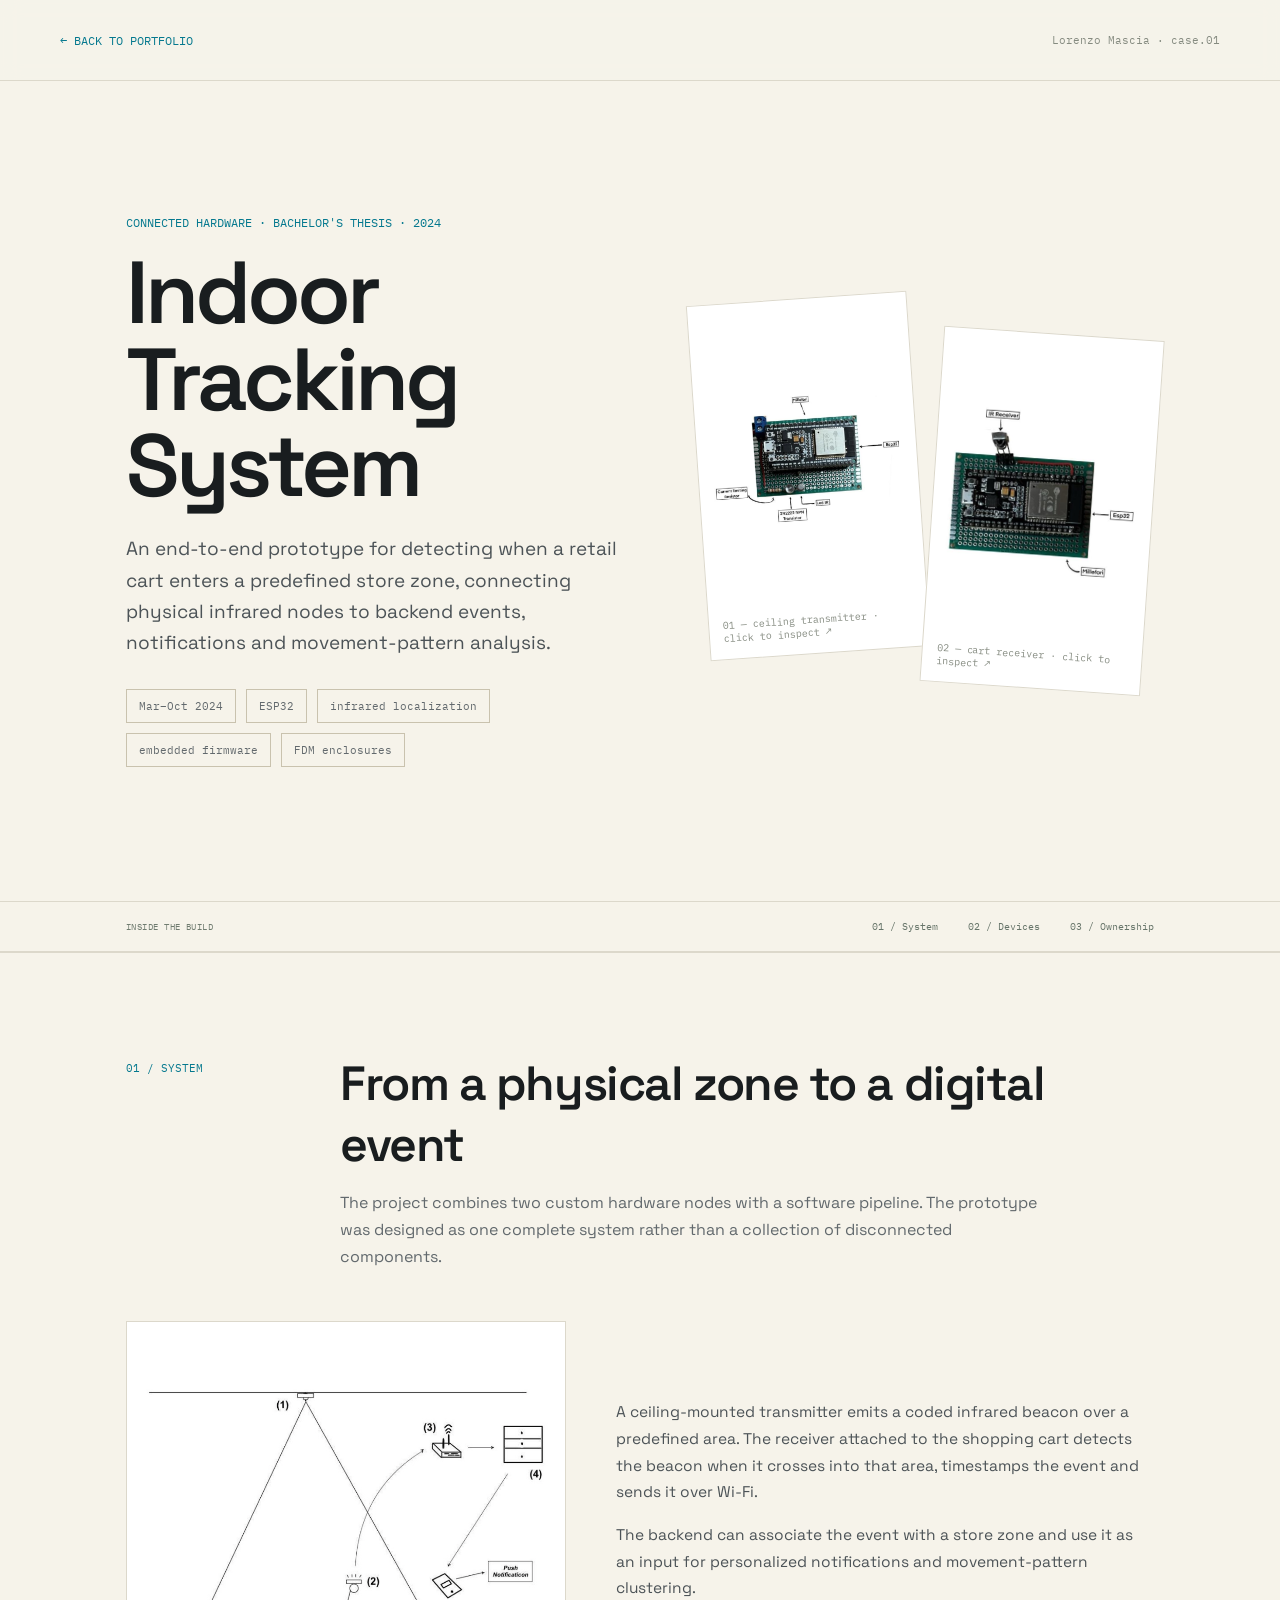
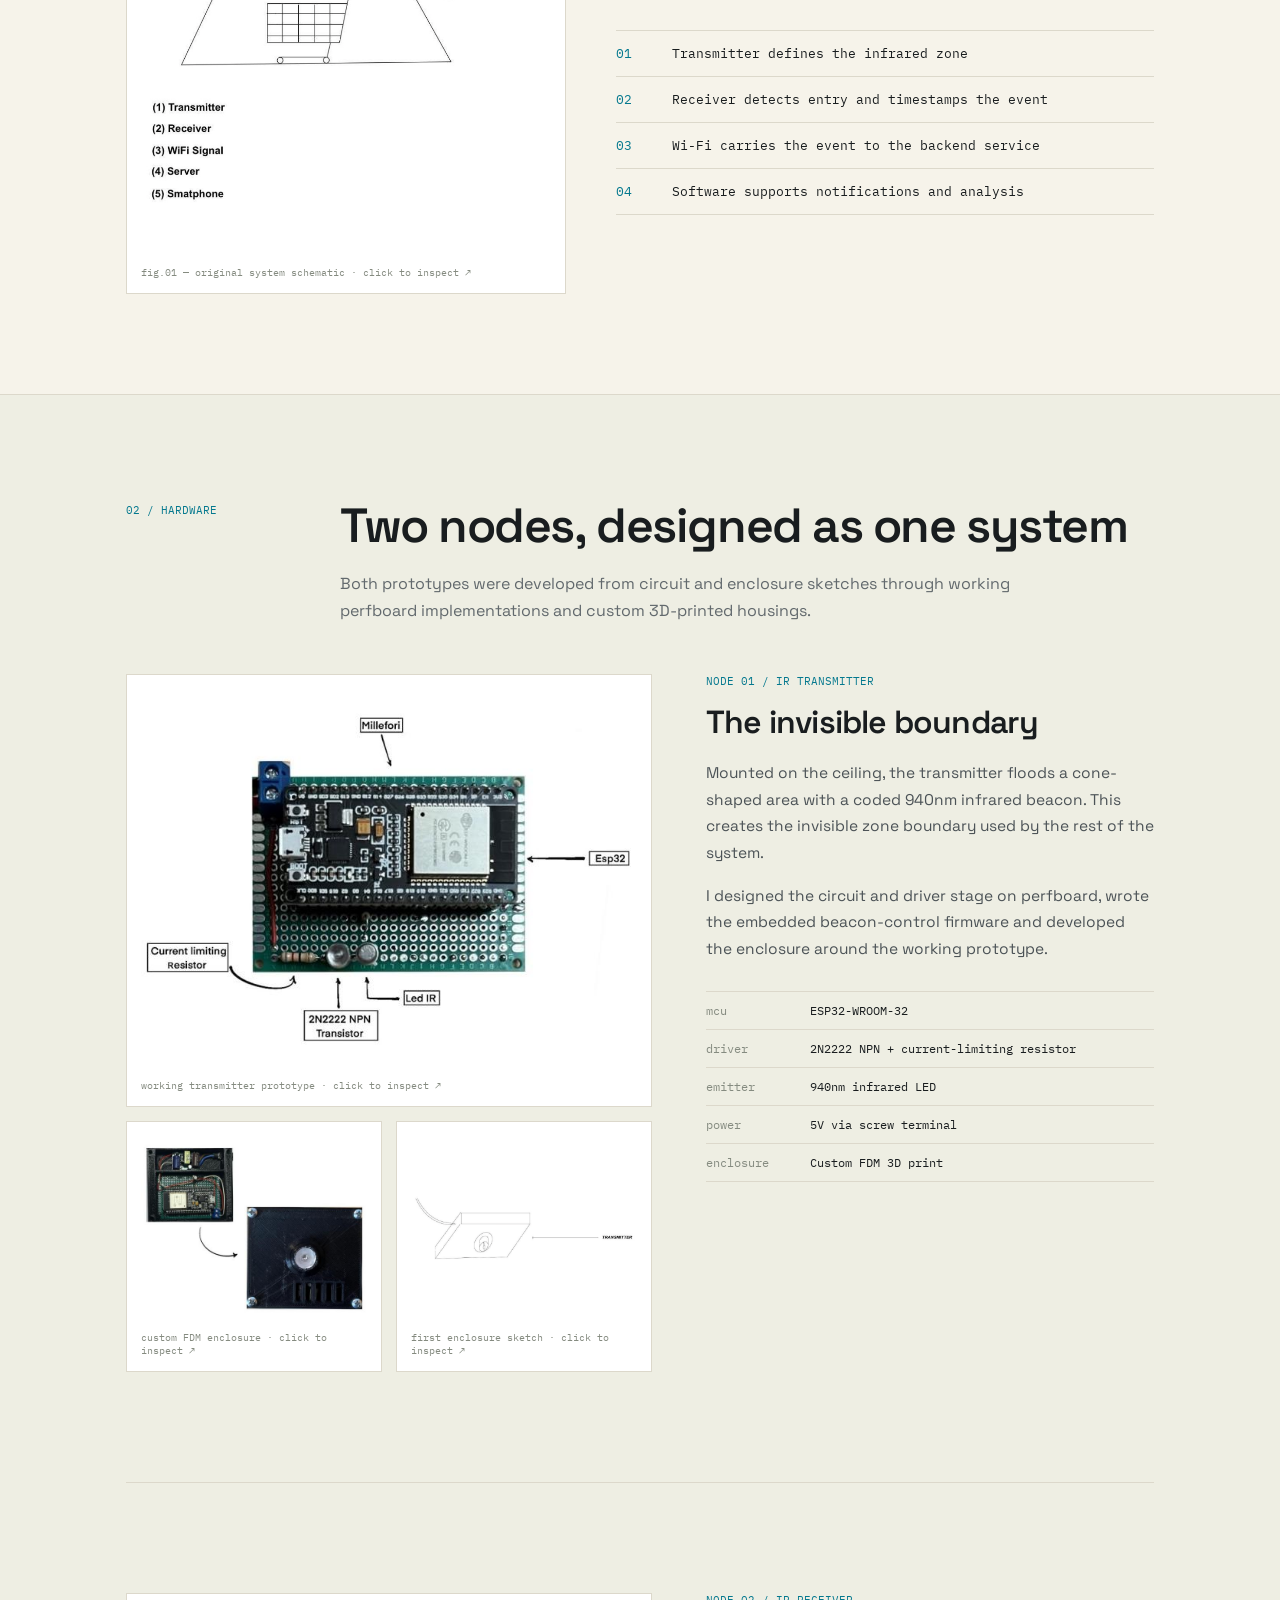
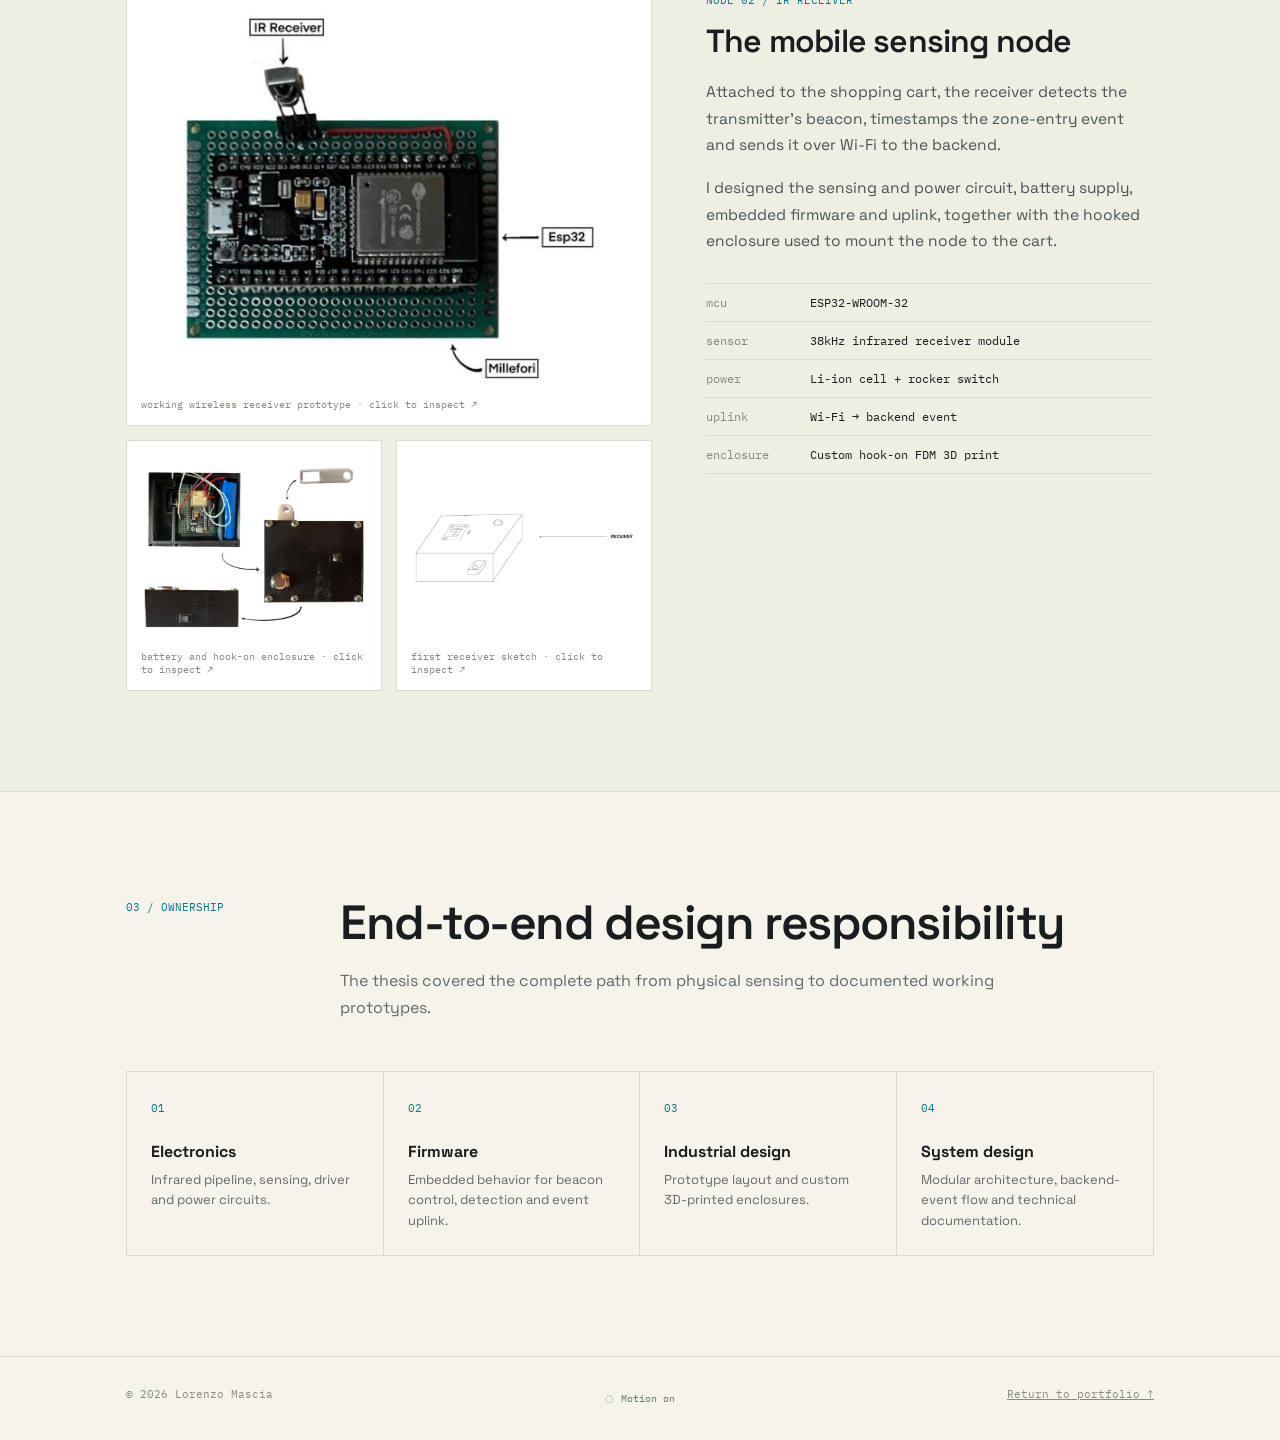
==== commit 1c9af873: "feat: add project explorer, detailed previews and improved hardware gallery" ====
--- a/indoor-tracking.html
+++ b/indoor-tracking.html
@@ -83,6 +83,7 @@
 }
 </style>
 <link rel="stylesheet" href="assets/refresh.css">
+<link rel="stylesheet" href="assets/explorer.css">
 <script src="assets/refresh.js" defer></script>
 </head>
 <body class="case-study">
@@ -95,7 +96,7 @@
   </div>
 </nav>
 
-<main id="caseContent">
+<main id="caseContent" tabindex="-1">
   <header class="hero container">
     <div class="hero-grid">
       <div>
@@ -117,7 +118,9 @@
     </div>
   </header>
 
-  <section class="section">
+  <nav class="case-jumpnav" aria-label="Case study sections"><div class="container"><span class="case-jump-label">INSIDE THE BUILD</span><a href="#system">01 / System</a><a href="#devices">02 / Devices</a><a href="#ownership">03 / Ownership</a></div></nav>
+
+  <section class="section" id="system">
     <div class="container">
       <div class="section-head" data-reveal>
         <div class="section-no mono">01 / SYSTEM</div>
@@ -139,7 +142,7 @@
     </div>
   </section>
 
-  <section class="section">
+  <section class="section" id="devices">
     <div class="container">
       <div class="section-head" data-reveal>
         <div class="section-no mono">02 / HARDWARE</div>
@@ -190,7 +193,7 @@
     </div>
   </section>
 
-  <section class="section">
+  <section class="section" id="ownership">
     <div class="container">
       <div class="section-head" data-reveal>
         <div class="section-no mono">03 / OWNERSHIP</div>
--- a/assets/refresh.css
+++ b/assets/refresh.css
@@ -8,7 +8,10 @@
   --ease: cubic-bezier(.22, 1, .36, 1);
 }
 * { box-sizing: border-box; }
+[hidden] { display: none !important; }
 html { scroll-padding-top: 100px; }
+body:has(dialog[open]) { overflow: hidden; }
+.sr-only { position: absolute; width: 1px; height: 1px; padding: 0; margin: -1px; overflow: hidden; clip-path: inset(50%); white-space: nowrap; border: 0; }
 body { -webkit-font-smoothing: antialiased; font-family: 'Space Grotesk', sans-serif; }
 button, input { font: inherit; }
 button, a { -webkit-tap-highlight-color: transparent; }
@@ -119,8 +122,8 @@
 #contact h2 { font-size: clamp(42px, 6vw, 76px) !important; font-weight: 500 !important; letter-spacing: -.05em !important; }
 #contact p { color: #b1b9b4 !important; }
 #contact > div > div:first-child { color: #66cad1 !important; }
-#contact a[href^="mailto:"] { background: var(--paper) !important; color: var(--ink) !important; }
-#contact a[href^="mailto:"]:hover { background: #a7e0de !important; }
+#contact .contact-primary { background: var(--paper) !important; color: var(--ink) !important; }
+#contact .contact-primary:hover { background: #a7e0de !important; }
 #contact [data-mq="wraprow"] a { color: #b1b9b4 !important; }
 .portfolio-shell > footer > div { max-width: 1240px !important; padding: 24px 40px !important; font-size: 10px !important; }
 [data-mq="arrows"] { opacity: 0; visibility: hidden; transition: opacity .3s, visibility .3s; }
--- a/assets/explorer.css
+++ b/assets/explorer.css
@@ -0,0 +1,108 @@
+/* Projects are readable and repository links work before the enhancement loads. */
+.projects-intro { max-width: 560px; margin: -2px 0 30px; color: #62696d; font-size: 15px; line-height: 1.75; }
+.project-filters { display: flex; flex-wrap: wrap; justify-content: space-between; align-items: center; gap: 18px; margin-bottom: 36px; padding-bottom: 24px; border-bottom: 1px solid var(--line); }
+.project-filter-buttons { display: flex; flex-wrap: wrap; gap: 7px; }
+.project-filter-buttons button { display: flex; align-items: center; gap: 12px; min-height: 42px; padding: 10px 14px; border: 1px solid var(--line); background: transparent; color: #62696d; cursor: pointer; font: 11px var(--mono); transition: background .2s, color .2s, border-color .2s; }
+.project-filter-buttons button span { font-size: 9px; opacity: .7; }
+.project-filter-buttons button:hover { border-color: #92aaa2; color: var(--ink); }
+.project-filter-buttons button[aria-pressed="true"] { border-color: var(--ink); background: var(--ink); color: var(--paper); }
+#projectCount { margin: 0; color: #657267; font: 10px/1.6 var(--mono); }
+.feature-lanes { gap: 0; }
+.feature-lane-label { min-height: 120px; }
+.feature-card { background: #fdfbf4; }
+.feature-card:focus-within { border-color: var(--accent-text); }
+.feature-card-body { flex: 1; padding: 22px; }
+.feature-card h3 { font-size: 21px; font-weight: 500; letter-spacing: -.035em; line-height: 1.2; }
+.feature-card p { font-size: 13px; line-height: 1.75; margin: 12px 0 18px; }
+.feature-card-meta { font-size: 10px; line-height: 1.8; color: #6a746b; }
+.feature-card-media { position: relative; }
+.feature-card-media--engine { min-height: 150px; }
+.project-card-actions { display: flex; align-items: center; flex-wrap: wrap; justify-content: space-between; gap: 4px 16px; padding: 0 22px 15px; }
+.project-card-actions > button, .project-source { display: inline-flex; align-items: center; justify-content: space-between; gap: 18px; min-height: 42px; background: transparent; color: var(--accent-text); border: 0; padding: 8px 0; cursor: pointer; font: 10px var(--mono); text-decoration: none; }
+.project-card-actions > button { border-top: 1px solid var(--line); flex: 1; min-width: 125px; text-align: left; }
+.project-source { color: #687166; }
+.project-card-actions > button span { transition: transform .3s var(--ease); }
+.project-card-actions > button:hover span { transform: translate(3px, -3px); }
+.project-source:hover { color: var(--accent-text); }
+.feature-lanes:not([data-filter="all"]) { grid-template-columns: 1fr; }
+.feature-lanes:not([data-filter="all"]) .feature-lane { padding: 0; border: 0; }
+.feature-lanes:not([data-filter="all"]) .feature-lane-label { min-height: 0; padding: 0 0 22px; }
+.feature-lanes:not([data-filter="all"]) .feature-stack { display: grid; grid-template-columns: repeat(2, minmax(0, 1fr)); gap: 24px; }
+.feature-lanes:not([data-filter="all"]) .feature-card-media { height: 220px; }
+.project-dialog { width: min(1020px, calc(100% - 40px)); max-height: 90svh; padding: 0; border: 1px solid #b9c5b6; background: var(--paper); color: var(--ink); box-shadow: 0 30px 120px #0a101450; overscroll-behavior: contain; }
+.project-dialog::backdrop { background: #101c26a6; backdrop-filter: blur(8px); }
+.project-dialog[open] { animation: enter-up .4s var(--ease); }
+.project-dialog-top { display: flex; position: sticky; top: 0; z-index: 2; justify-content: space-between; align-items: center; gap: 14px; padding: 17px 24px; background: var(--paper); border-bottom: 1px solid var(--line); }
+.project-dialog-index { font: 10px/1.5 var(--mono); color: #626e65; letter-spacing: .05em; }
+.project-dialog-grid { display: grid; grid-template-columns: .85fr 1.15fr; }
+.project-dialog-art { display: flex; background: #e9ebe0; padding: 24px; align-items: center; }
+.project-dialog-art .feature-card-media { width: 100%; height: 100%; min-height: 350px; border: 1px solid #d1d8ca; }
+.project-dialog-art .feature-card-media img { width: 100%; height: 100%; object-fit: cover; }
+.project-dialog-art .feature-card-media--badge { background: radial-gradient(circle, #dbe6db, #e9ebe0); }
+.project-dialog-art .feature-card-media--badge img { width: 190px; height: 190px; border-radius: 50%; }
+.project-dialog-art .feature-card-media--engine::after { font-size: 10px; left: 26px; }
+.project-dialog-copy { padding: 38px; }
+.project-dialog-scope { margin: 0 0 18px; font: 10px var(--mono); color: var(--accent-text); text-transform: uppercase; letter-spacing: .06em; }
+.project-dialog h2 { margin: 0 0 22px; font-size: clamp(30px, 3vw, 42px); font-weight: 500; line-height: 1.07; letter-spacing: -.05em; text-wrap: balance; }
+.project-dialog h2:focus { outline: none; }
+.project-dialog-description { margin: 0; font-size: 15px; color: #4d5752; line-height: 1.8; }
+.project-dialog-focus { margin-top: 26px; border-top: 1px solid var(--line); padding-top: 20px; }
+.project-dialog-focus h3 { margin: 0 0 10px; font: 10px var(--mono); color: #55665b; text-transform: uppercase; letter-spacing: .04em; }
+.project-dialog-focus p { margin: 0; font-size: 13px; color: #626e65; line-height: 1.8; }
+.project-dialog-tags { list-style: none; margin: 22px 0; padding: 0; display: flex; flex-wrap: wrap; gap: 7px; }
+.project-dialog-tags li { padding: 7px 9px; border: 1px solid #ced6c6; color: #57675d; font: 10px/1.4 var(--mono); }
+.project-dialog-note { border-left: 2px solid #9db8a9; padding-left: 14px; margin: 24px 0; color: #647167; font: 10px/1.8 var(--mono); }
+.project-dialog-actions { display: flex; flex-wrap: wrap; align-items: center; gap: 12px 22px; }
+.project-dialog-actions .primary-action { font-size: 12px; padding: 14px 18px; }
+.project-back { border: 0; background: transparent; padding: 12px 0; cursor: pointer; color: #687166; font: 10px var(--mono); }
+.project-back:hover { color: var(--accent-text); }
+.contact-address { display: flex; justify-content: center; align-items: center; flex-wrap: wrap; gap: 12px 20px; margin: -6px 0 36px; }
+.contact-email { color: #b1b9b4; font: 12px var(--mono); text-decoration: none; }
+.contact-email:hover { color: #89d4d5; }
+#copyEmail { min-height: 38px; border: 1px solid #45524d; color: #c1cec5; background: transparent; padding: 9px 12px; cursor: pointer; font: 10px var(--mono); }
+#copyEmail:hover { border-color: #72b6b7; color: #89d4d5; }
+#copyEmail[data-copied="true"] { border-color: #72b6b7; color: #89d4d5; }
+.case-study .case-jumpnav { position: sticky; top: 80px; z-index: 15; border-block: 1px solid var(--line); background: rgba(246,243,234,.96); backdrop-filter: blur(16px); }
+.case-jumpnav > div { display: flex; gap: 30px; align-items: center; padding-block: 0; }
+.case-jumpnav a { color: #667469; padding: 18px 0 16px; font: 10px var(--mono); text-decoration: none; border-bottom: 2px solid transparent; white-space: nowrap; }
+.case-jumpnav a:hover, .case-jumpnav a[aria-current] { border-color: var(--accent-text); color: var(--accent-text); }
+.case-jump-label { margin-right: auto; color: #707c70; font: 9px var(--mono); letter-spacing: .05em; }
+html:has(.case-study) { scroll-padding-top: 156px; }
+.image-gallery-controls { display: flex; align-items: center; justify-content: space-between; gap: 14px; margin-top: 14px; }
+.image-gallery-controls button { min-width: 44px; min-height: 40px; border: 1px solid #bdcbb9; padding: 8px 14px; background: transparent; cursor: pointer; color: #4a6456; font: 12px var(--mono); }
+.image-gallery-controls button:hover { background: #e6ebdd; }
+.image-gallery-controls span { color: #657367; font: 10px var(--mono); }
+.image-dialog .image-gallery-caption { margin: 12px 0 0; text-align: center; }
+@media (max-width: 1000px) and (min-width: 621px) {
+  .feature-stack { display: grid; grid-template-columns: repeat(2, minmax(0, 1fr)); gap: 22px; }
+}
+@media (max-width: 850px) {
+  .project-dialog-grid { grid-template-columns: .75fr 1.25fr; }
+  .project-dialog-copy { padding: 28px; }
+  .project-dialog-art { padding: 14px; }
+  .case-study .case-jumpnav { top: 68px; }
+  .case-jump-label { display: none; }
+  .case-jumpnav > div { justify-content: space-between; gap: 14px; }
+  html:has(.case-study) { scroll-padding-top: 142px; }
+}
+@media (max-width: 620px) {
+  .project-filters { gap: 16px; margin-bottom: 28px; }
+  .project-filter-buttons { gap: 7px; width: 100%; }
+  .project-filter-buttons button { justify-content: space-between; width: calc(50% - 4px); font-size: 10px; padding: 10px 12px; min-height: 44px; }
+  .feature-lane-label { min-height: 0; }
+  .feature-lanes:not([data-filter="all"]) .feature-stack { grid-template-columns: 1fr; }
+  .feature-lanes:not([data-filter="all"]) .feature-card-media { height: 180px; }
+  .project-dialog { width: calc(100% - 24px); max-height: 92svh; }
+  .project-dialog-top { padding: 12px 16px; }
+  .project-dialog-index { font-size: 8px; }
+  .project-dialog-grid { grid-template-columns: 1fr; }
+  .project-dialog-art { height: 180px; padding: 16px; }
+  .project-dialog-art .feature-card-media { min-height: 0; }
+  .project-dialog-art .feature-card-media--badge img { width: 115px; height: 115px; }
+  .project-dialog-copy { padding: 26px 22px; }
+  .project-dialog h2 { font-size: 34px; }
+  .project-dialog-description { font-size: 14px; }
+  .contact-email { font-size: 10px; }
+  .case-jumpnav a { font-size: 9px; }
+  .image-gallery-controls button { min-width: 44px; }
+}
